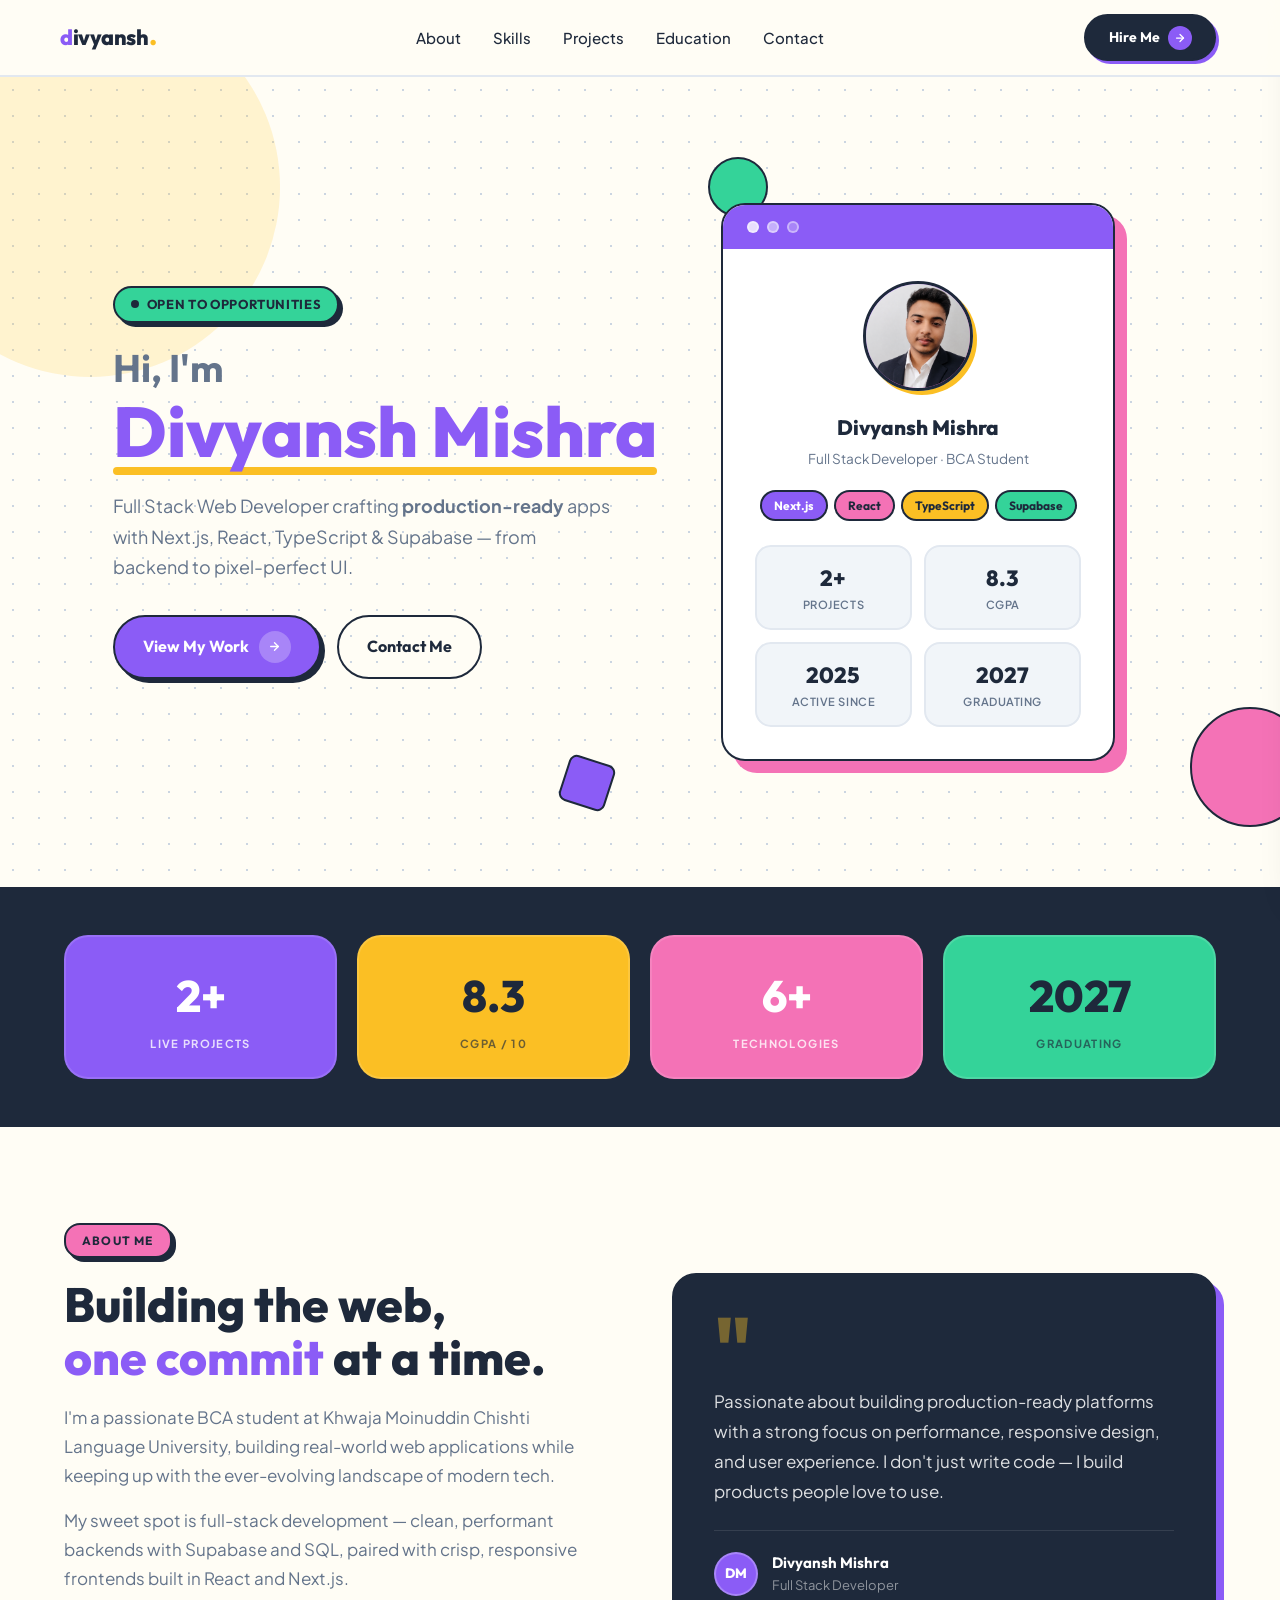
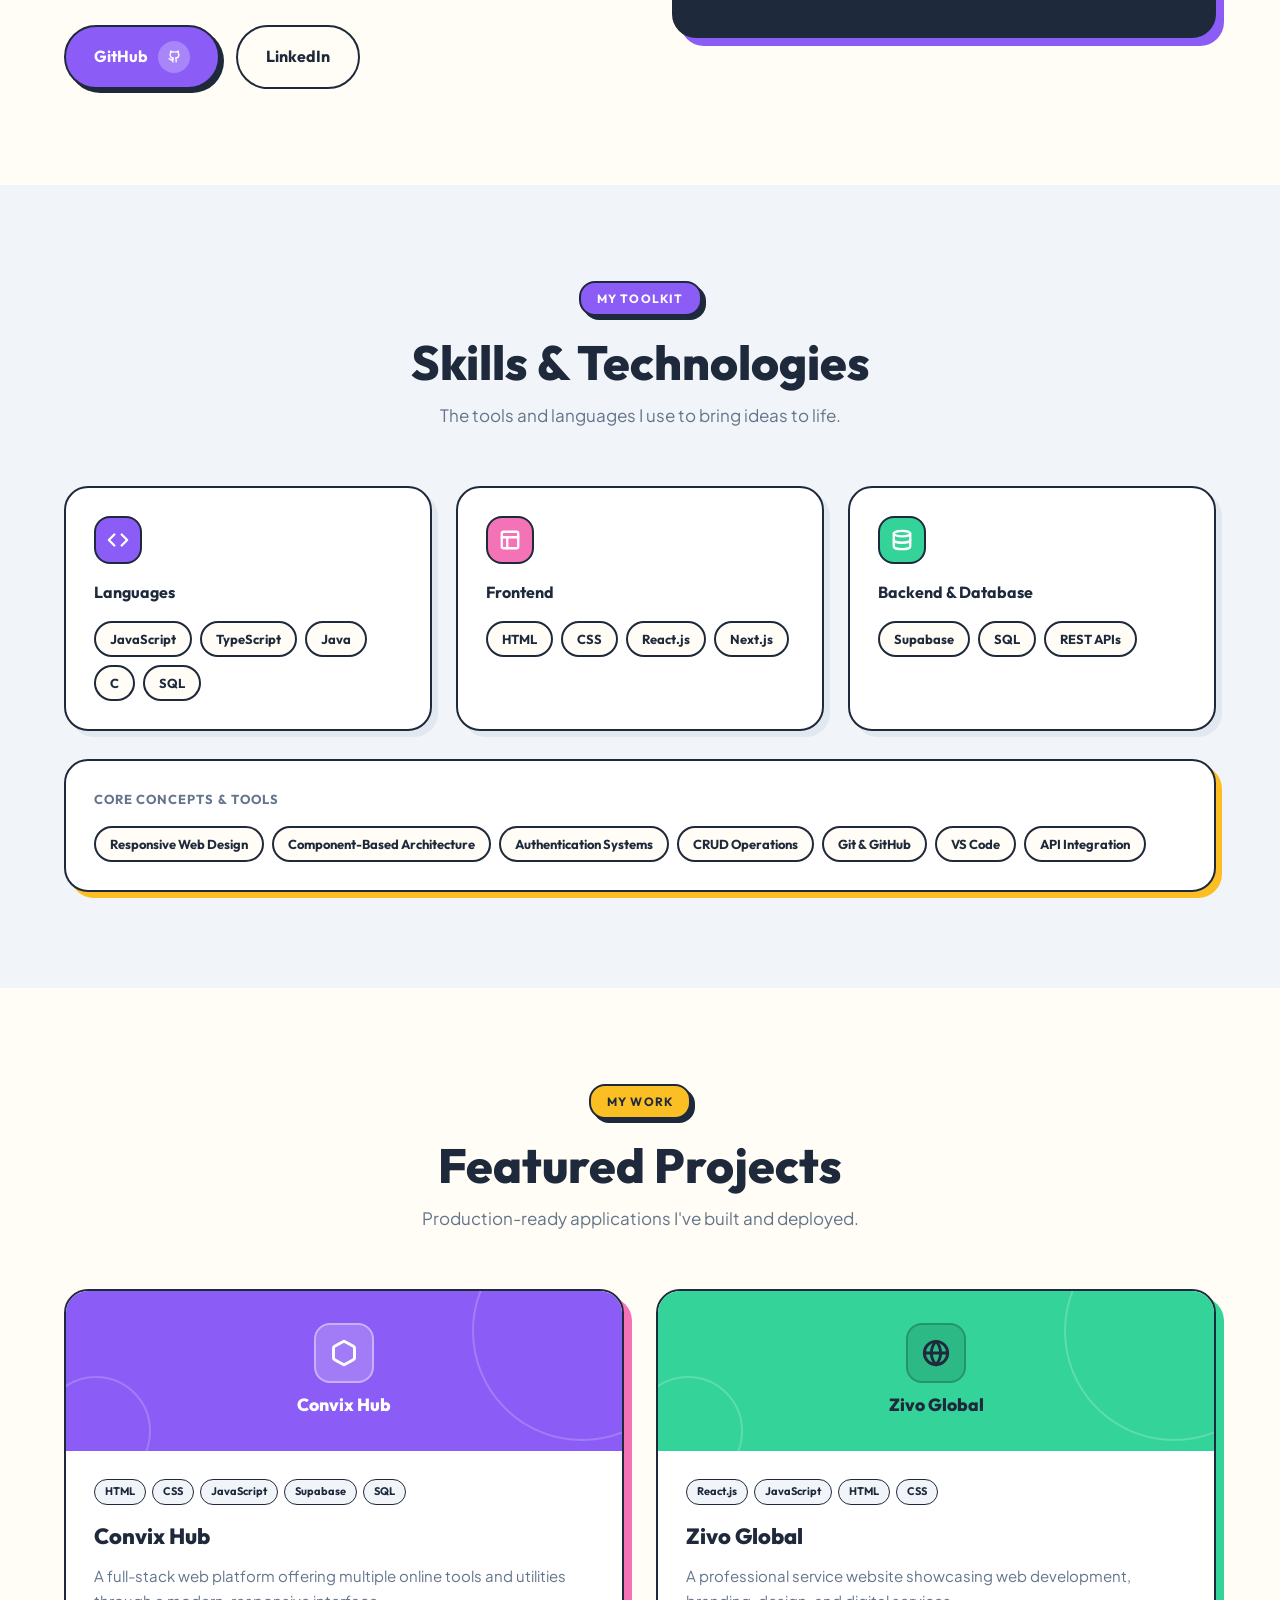
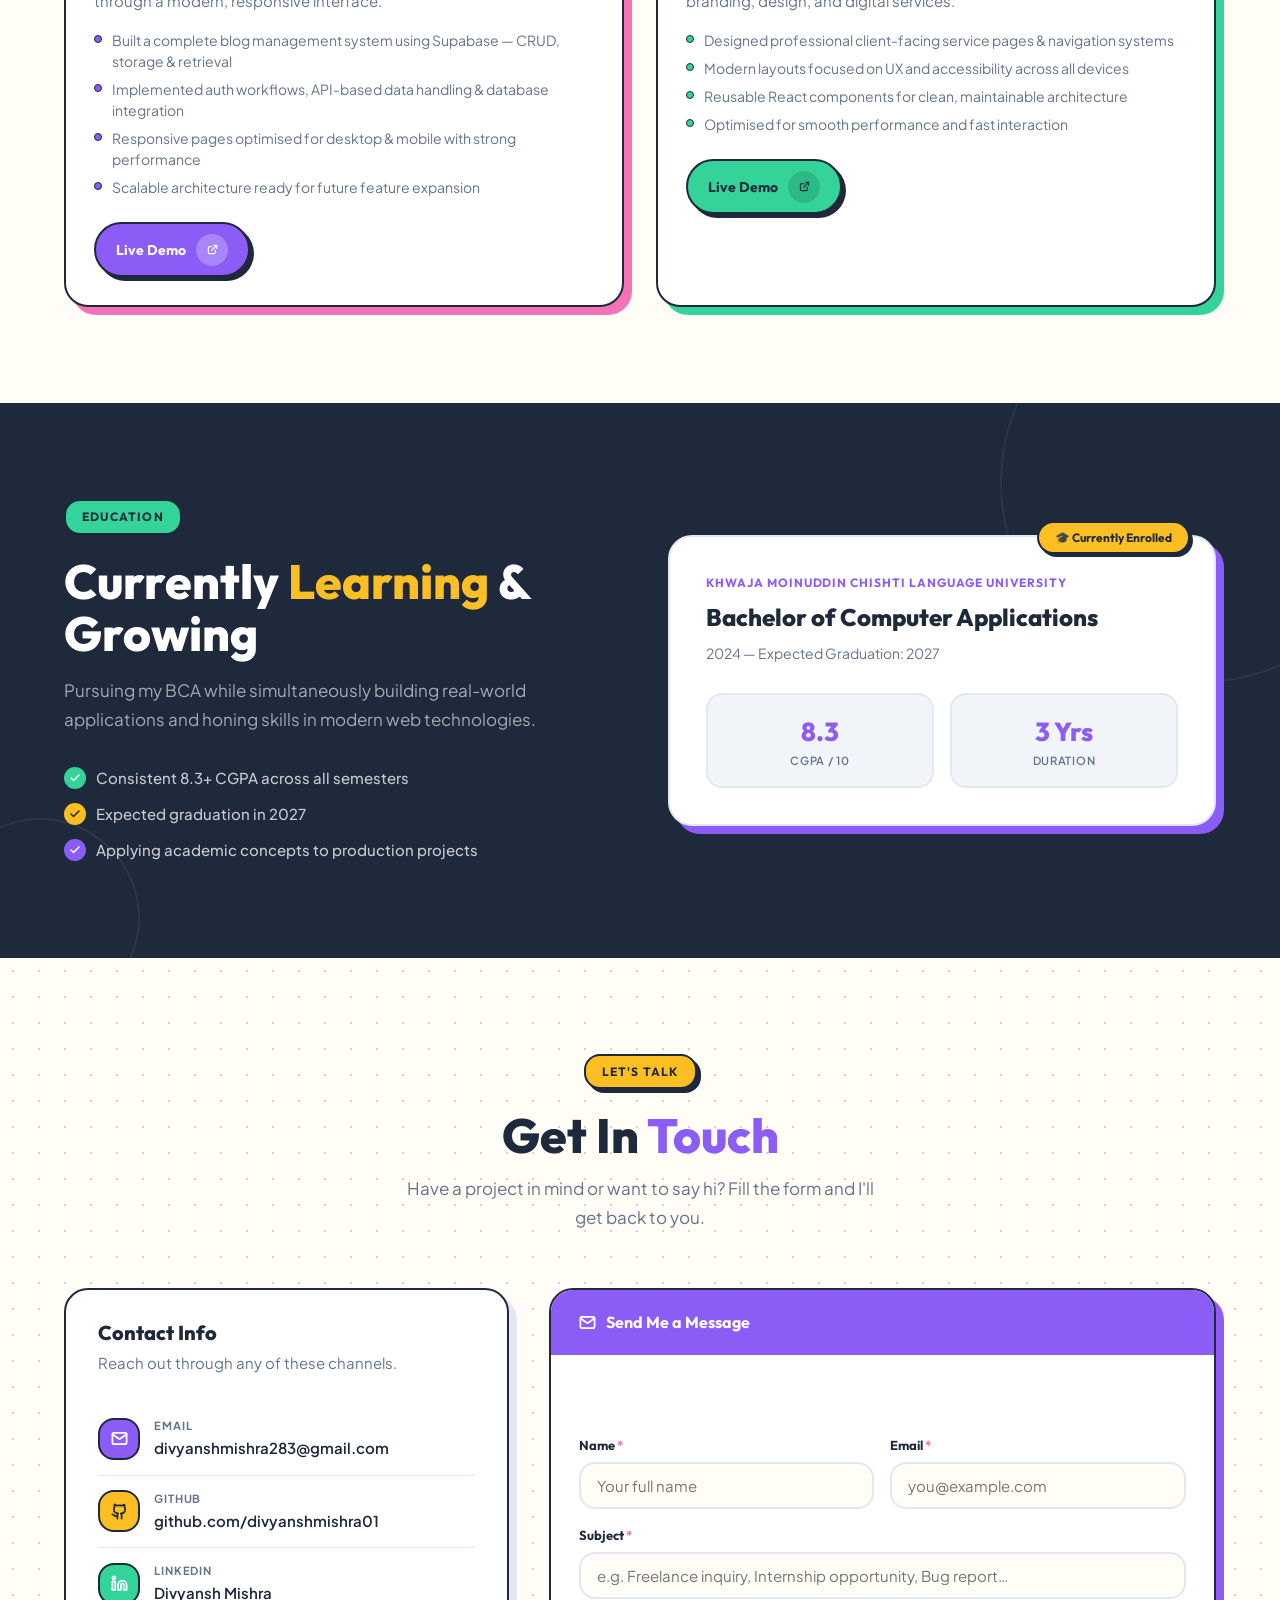
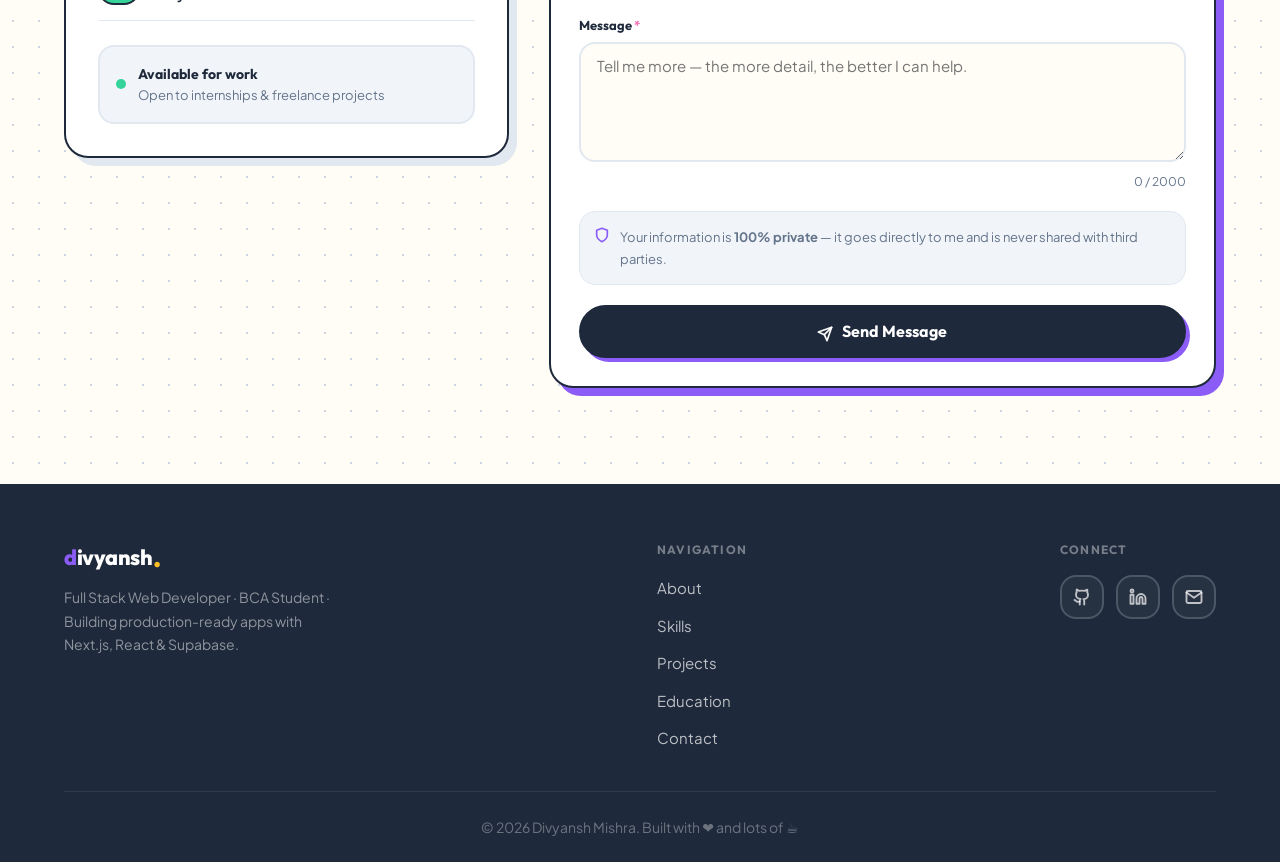
==== index.html @ 77722930 "Initial portfolio commit" ====
<!DOCTYPE html>
<html lang="en">
<head>
  <meta charset="UTF-8" />
  <meta name="viewport" content="width=device-width, initial-scale=1.0" />
  <title>Divyansh Mishra — Full Stack Developer</title>
  <meta name="description" content="Full Stack Web Developer specialising in Next.js, React, TypeScript & Supabase." />

  <link rel="preconnect" href="https://fonts.googleapis.com" />
  <link rel="preconnect" href="https://fonts.gstatic.com" crossorigin />
  <link href="https://fonts.googleapis.com/css2?family=Outfit:wght@400;500;700;800&family=Plus+Jakarta+Sans:wght@400;500;600;700&display=swap" rel="stylesheet" />
<link rel="stylesheet" href="style.css">
  
</head>
<body>

<!-- MOBILE NAV OVERLAY -->
<div class="mobile-nav-overlay" id="mobileOverlay"></div>

<!-- MOBILE NAV DRAWER (slides in from right) -->
<div class="mobile-nav-drawer" id="mobileDrawer" aria-label="Navigation menu" role="dialog">
  <div class="drawer-topbar">
    <a class="drawer-logo" href="#" tabindex="-1">
      <span class="logo-d">d</span><span class="logo-rest">ivyansh</span><span class="logo-dot">.</span>
    </a>
    <button class="drawer-close" id="drawerClose" aria-label="Close menu">
      <svg width="16" height="16" viewBox="0 0 24 24" fill="none" stroke="currentColor" stroke-width="2.5" stroke-linecap="round" stroke-linejoin="round"><line x1="18" y1="6" x2="6" y2="18"/><line x1="6" y1="6" x2="18" y2="18"/></svg>
    </button>
  </div>

  <ul class="drawer-links" id="drawerLinks">
    <li class="drawer-link-item">
      <a href="#about">
        <span class="drawer-link-icon">
          <svg width="15" height="15" viewBox="0 0 24 24" fill="none" stroke="#8B5CF6" stroke-width="2.5" stroke-linecap="round" stroke-linejoin="round"><circle cx="12" cy="8" r="4"/><path d="M4 20c0-4 3.6-7 8-7s8 3 8 7"/></svg>
        </span>
        <span class="drawer-link-text">About</span>
        <svg class="drawer-link-arrow" width="14" height="14" viewBox="0 0 24 24" fill="none" stroke="currentColor" stroke-width="2.5" stroke-linecap="round" stroke-linejoin="round"><path d="M5 12h14"/><path d="m12 5 7 7-7 7"/></svg>
      </a>
    </li>
    <li class="drawer-link-item">
      <a href="#skills">
        <span class="drawer-link-icon">
          <svg width="15" height="15" viewBox="0 0 24 24" fill="none" stroke="#F472B6" stroke-width="2.5" stroke-linecap="round" stroke-linejoin="round"><polyline points="16 18 22 12 16 6"/><polyline points="8 6 2 12 8 18"/></svg>
        </span>
        <span class="drawer-link-text">Skills</span>
        <svg class="drawer-link-arrow" width="14" height="14" viewBox="0 0 24 24" fill="none" stroke="currentColor" stroke-width="2.5" stroke-linecap="round" stroke-linejoin="round"><path d="M5 12h14"/><path d="m12 5 7 7-7 7"/></svg>
      </a>
    </li>
    <li class="drawer-link-item">
      <a href="#projects">
        <span class="drawer-link-icon">
          <svg width="15" height="15" viewBox="0 0 24 24" fill="none" stroke="#D97706" stroke-width="2.5" stroke-linecap="round" stroke-linejoin="round"><rect x="3" y="3" width="7" height="7"/><rect x="14" y="3" width="7" height="7"/><rect x="14" y="14" width="7" height="7"/><rect x="3" y="14" width="7" height="7"/></svg>
        </span>
        <span class="drawer-link-text">Projects</span>
        <svg class="drawer-link-arrow" width="14" height="14" viewBox="0 0 24 24" fill="none" stroke="currentColor" stroke-width="2.5" stroke-linecap="round" stroke-linejoin="round"><path d="M5 12h14"/><path d="m12 5 7 7-7 7"/></svg>
      </a>
    </li>
    <li class="drawer-link-item">
      <a href="#education">
        <span class="drawer-link-icon">
          <svg width="15" height="15" viewBox="0 0 24 24" fill="none" stroke="#059669" stroke-width="2.5" stroke-linecap="round" stroke-linejoin="round"><path d="M22 10v6M2 10l10-5 10 5-10 5z"/><path d="M6 12v5c3 3 9 3 12 0v-5"/></svg>
        </span>
        <span class="drawer-link-text">Education</span>
        <svg class="drawer-link-arrow" width="14" height="14" viewBox="0 0 24 24" fill="none" stroke="currentColor" stroke-width="2.5" stroke-linecap="round" stroke-linejoin="round"><path d="M5 12h14"/><path d="m12 5 7 7-7 7"/></svg>
      </a>
    </li>
    <li class="drawer-link-item">
      <a href="#contact">
        <span class="drawer-link-icon">
          <svg width="15" height="15" viewBox="0 0 24 24" fill="none" stroke="#8B5CF6" stroke-width="2.5" stroke-linecap="round" stroke-linejoin="round"><path d="M4 4h16c1.1 0 2 .9 2 2v12c0 1.1-.9 2-2 2H4c-1.1 0-2-.9-2-2V6c0-1.1.9-2 2-2z"/><polyline points="22,6 12,13 2,6"/></svg>
        </span>
        <span class="drawer-link-text">Contact</span>
        <svg class="drawer-link-arrow" width="14" height="14" viewBox="0 0 24 24" fill="none" stroke="currentColor" stroke-width="2.5" stroke-linecap="round" stroke-linejoin="round"><path d="M5 12h14"/><path d="m12 5 7 7-7 7"/></svg>
      </a>
    </li>
  </ul>

  <div class="drawer-cta">
    <a class="drawer-hire-btn" href="#contact" id="drawerHireBtn">
      <svg width="15" height="15" viewBox="0 0 24 24" fill="none" stroke="currentColor" stroke-width="2.5" stroke-linecap="round" stroke-linejoin="round"><line x1="22" y1="2" x2="11" y2="13"/><polygon points="22 2 15 22 11 13 2 9 22 2"/></svg>
      Hire Me
    </a>
    <div class="drawer-socials">
       <a class="drawer-soc" href="https://github.com/divyanshmishra01" target="_blank" aria-label="GitHub"><svg width="18" height="18" viewBox="0 0 24 24" fill="none" stroke="currentColor" stroke-width="2.5" stroke-linecap="round" stroke-linejoin="round"><path d="M15 22v-4a4.8 4.8 0 0 0-1-3.2c3 0 6-2 6-5.5.08-1.25-.27-2.48-1-3.5.28-1.15.28-2.35 0-3.5 0 0-1 0-3 1.5-2.64-.5-5.36-.5-8 0C6 2 5 2 5 2c-.3 1.15-.3 2.35 0 3.5A5.403 5.403 0 0 0 4 9c0 3.5 3 5.5 6 5.5-.39.49-.68 1.05-.85 1.65-.17.6-.22 1.23-.15 1.85v4"/><path d="M9 18c-4.51 2-5-2-7-2"/></svg></a>
          <a class="drawer-soc" href="https://linkedin.com/in/divyansh-mishra-3582a9372" target="_blank" aria-label="LinkedIn"><svg width="18" height="18" viewBox="0 0 24 24" fill="none" stroke="currentColor" stroke-width="2.5" stroke-linecap="round" stroke-linejoin="round"><path d="M16 8a6 6 0 0 1 6 6v7h-4v-7a2 2 0 0 0-2-2 2 2 0 0 0-2 2v7h-4v-7a6 6 0 0 1 6-6z"/><rect x="2" y="9" width="4" height="12"/><circle cx="4" cy="4" r="2"/></svg></a>
          <a class="drawer-soc" href="mailto:divyanshmishra283@gmail.com" aria-label="Email"><svg width="18" height="18" viewBox="0 0 24 24" fill="none" stroke="currentColor" stroke-width="2.5" stroke-linecap="round" stroke-linejoin="round"><path d="M4 4h16c1.1 0 2 .9 2 2v12c0 1.1-.9 2-2 2H4c-1.1 0-2-.9-2-2V6c0-1.1.9-2 2-2z"/><polyline points="22,6 12,13 2,6"/></svg></a>
      </div>
  </div>
</div>

<!-- NAV -->
<nav>
  <div class="container">
    <div class="nav-inner">
      <a class="nav-logo" href="#">
        <span class="nav-logo-wordmark">
          <span class="logo-d">d</span><span class="logo-rest">ivyansh</span><span class="logo-dot">.</span>
        </span>
      </a>

      <ul class="nav-links" id="navLinks">
        <li><a href="#about">About</a></li>
        <li><a href="#skills">Skills</a></li>
        <li><a href="#projects">Projects</a></li>
        <li><a href="#education">Education</a></li>
        <li><a href="#contact">Contact</a></li>
      </ul>

      <a class="btn-hire" href="#contact">
        Hire Me
        <span class="hire-arrow">
          <svg width="12" height="12" viewBox="0 0 24 24" fill="none" stroke="white" stroke-width="2.5" stroke-linecap="round" stroke-linejoin="round"><path d="M5 12h14"/><path d="m12 5 7 7-7 7"/></svg>
        </span>
      </a>

      <button class="hamburger" id="hamburger" aria-label="Open menu" aria-expanded="false">
        <span class="hamburger-line"></span>
        <span class="hamburger-line"></span>
        <span class="hamburger-line"></span>
      </button>
    </div>
  </div>
</nav>

<!-- HERO -->
<section id="hero" class="dot-bg">
  <div class="hero-deco-circle hero-deco-1"></div>
  <div class="hero-deco-circle hero-deco-2"></div>
  <div class="hero-deco-circle hero-deco-3"></div>
  <div class="hero-deco-sq"></div>
  <div class="container">
    <div class="hero-grid">
      <div class="hero-left">
        <div class="hero-eyebrow"><span class="pulse-dot"></span>Open to Opportunities</div>
        <h1 class="hero-title">
          <span class="hero-greeting">Hi, I'm</span>
          <span class="hero-name-line"><span class="hero-highlight">Divyansh Mishra</span></span>
        </h1>
        <p class="hero-desc">Full Stack Web Developer crafting <strong>production-ready</strong> apps with Next.js, React, TypeScript &amp; Supabase — from backend to pixel-perfect UI.</p>
        <div class="hero-buttons">
          <a class="btn btn-primary" href="#projects">View My Work<div class="btn-icon"><svg width="13" height="13" viewBox="0 0 24 24" fill="none" stroke="currentColor" stroke-width="2.5" stroke-linecap="round" stroke-linejoin="round"><path d="M5 12h14"/><path d="m12 5 7 7-7 7"/></svg></div></a>
          <a class="btn btn-ghost" href="#contact">Contact Me</a>
        </div>
      </div>
      <div class="hero-card-wrap">
        <div class="hero-card">
          <div class="hero-card-bar">
            <div class="hc-dot" style="background:rgba(255,255,255,0.8)"></div>
            <div class="hc-dot" style="background:rgba(255,255,255,0.5)"></div>
            <div class="hc-dot" style="background:rgba(255,255,255,0.25)"></div>
          </div>
          <div class="hero-card-body">
            <div class="hero-avatar">
              <img src="img.png" alt="Divyansh Mishra" onerror="this.style.display='none';this.nextElementSibling.style.display='flex';" />
              <span class="hero-avatar-fallback" style="display:none;">DM</span>
            </div>
            <div class="hero-card-name">Divyansh Mishra</div>
            <div class="hero-card-role">Full Stack Developer · BCA Student</div>
            <div class="hero-pills">
              <span class="hp hp-v">Next.js</span><span class="hp hp-p">React</span><span class="hp hp-y">TypeScript</span><span class="hp hp-g">Supabase</span>
            </div>
            <div class="hero-stats-row">
              <div class="hero-stat"><div class="hero-stat-n">2+</div><div class="hero-stat-l">Projects</div></div>
              <div class="hero-stat"><div class="hero-stat-n">8.3</div><div class="hero-stat-l">CGPA</div></div>
              <div class="hero-stat"><div class="hero-stat-n">2025</div><div class="hero-stat-l">Active Since</div></div>
              <div class="hero-stat"><div class="hero-stat-n">2027</div><div class="hero-stat-l">Graduating</div></div>
            </div>
          </div>
        </div>
      </div>
    </div>
  </div>
</section>

<!-- STATS STRIP -->
<div class="stats-strip">
  <div class="container">
    <div class="stats-grid">
      <div class="stat-tile v reveal"><div class="stat-n">2+</div><div class="stat-l">Live Projects</div></div>
      <div class="stat-tile y reveal d1"><div class="stat-n">8.3</div><div class="stat-l">CGPA / 10</div></div>
      <div class="stat-tile p reveal d2"><div class="stat-n">6+</div><div class="stat-l">Technologies</div></div>
      <div class="stat-tile g reveal d3"><div class="stat-n">2027</div><div class="stat-l">Graduating</div></div>
    </div>
  </div>
</div>

<!-- ABOUT -->
<section id="about">
  <div class="container">
    <div class="about-grid">
      <div class="reveal">
        <div class="badge badge-pink">About Me</div>
        <h2 style="margin-bottom:1.25rem;">Building the web,<br><span style="color:var(--accent)">one commit</span> at a time.</h2>
        <p style="margin-bottom:1rem;">I'm a passionate BCA student at Khwaja Moinuddin Chishti Language University, building real-world web applications while keeping up with the ever-evolving landscape of modern tech.</p>
        <p style="margin-bottom:2rem;">My sweet spot is full-stack development — clean, performant backends with Supabase and SQL, paired with crisp, responsive frontends built in React and Next.js.</p>
        <div style="display:flex;gap:1rem;flex-wrap:wrap;">
          <a class="btn btn-primary" href="https://github.com/divyanshmishra01" target="_blank">GitHub<div class="btn-icon"><svg width="13" height="13" viewBox="0 0 24 24" fill="none" stroke="currentColor" stroke-width="2.5" stroke-linecap="round" stroke-linejoin="round"><path d="M15 22v-4a4.8 4.8 0 0 0-1-3.2c3 0 6-2 6-5.5.08-1.25-.27-2.48-1-3.5.28-1.15.28-2.35 0-3.5 0 0-1 0-3 1.5-2.64-.5-5.36-.5-8 0C6 2 5 2 5 2c-.3 1.15-.3 2.35 0 3.5A5.403 5.403 0 0 0 4 9c0 3.5 3 5.5 6 5.5-.39.49-.68 1.05-.85 1.65-.17.6-.22 1.23-.15 1.85v4"/><path d="M9 18c-4.51 2-5-2-7-2"/></svg></div></a>
          <a class="btn btn-ghost" href="https://linkedin.com/in/divyansh-mishra-3582a9372" target="_blank">LinkedIn</a>
        </div>
      </div>
      <div class="reveal d1">
        <div class="quote-card">
          <div class="quote-mark">"</div>
          <p class="quote-text">Passionate about building production-ready platforms with a strong focus on performance, responsive design, and user experience. I don't just write code — I build products people love to use.</p>
          <div class="quote-author">
            <div class="quote-avatar">DM</div>
            <div><div class="qa-name">Divyansh Mishra</div><div class="qa-role">Full Stack Developer</div></div>
          </div>
        </div>
      </div>
    </div>
  </div>
</section>

<!-- SKILLS -->
<section id="skills">
  <div class="container">
    <div class="section-header reveal">
      <div class="badge badge-violet" style="margin:0 auto 1.25rem;">My Toolkit</div>
      <h2>Skills &amp; Technologies</h2>
      <p>The tools and languages I use to bring ideas to life.</p>
    </div>
    <div class="skill-cats">
      <div class="skill-cat reveal" data-color="violet">
        <div class="skill-cat-ico" style="background:var(--accent);"><svg width="22" height="22" viewBox="0 0 24 24" fill="none" stroke="white" stroke-width="2.5" stroke-linecap="round" stroke-linejoin="round"><polyline points="16 18 22 12 16 6"/><polyline points="8 6 2 12 8 18"/></svg></div>
        <div class="skill-cat-title">Languages</div>
        <div class="skill-pills"><span class="skill-pill">JavaScript</span><span class="skill-pill">TypeScript</span><span class="skill-pill">Java</span><span class="skill-pill">C</span><span class="skill-pill">SQL</span></div>
      </div>
      <div class="skill-cat reveal d1" data-color="pink">
        <div class="skill-cat-ico" style="background:var(--secondary);"><svg width="22" height="22" viewBox="0 0 24 24" fill="none" stroke="white" stroke-width="2.5" stroke-linecap="round" stroke-linejoin="round"><rect x="3" y="3" width="18" height="18" rx="2"/><path d="M3 9h18"/><path d="M9 21V9"/></svg></div>
        <div class="skill-cat-title">Frontend</div>
        <div class="skill-pills"><span class="skill-pill">HTML</span><span class="skill-pill">CSS</span><span class="skill-pill">React.js</span><span class="skill-pill">Next.js</span></div>
      </div>
      <div class="skill-cat reveal d2" data-color="green">
        <div class="skill-cat-ico" style="background:var(--quaternary);"><svg width="22" height="22" viewBox="0 0 24 24" fill="none" stroke="white" stroke-width="2.5" stroke-linecap="round" stroke-linejoin="round"><ellipse cx="12" cy="5" rx="9" ry="3"/><path d="M21 12c0 1.66-4 3-9 3s-9-1.34-9-3"/><path d="M3 5v14c0 1.66 4 3 9 3s9-1.34 9-3V5"/></svg></div>
        <div class="skill-cat-title">Backend &amp; Database</div>
        <div class="skill-pills"><span class="skill-pill">Supabase</span><span class="skill-pill">SQL</span><span class="skill-pill">REST APIs</span></div>
      </div>
    </div>
    <div class="concepts-card reveal d1">
      <div class="concepts-label">Core Concepts &amp; Tools</div>
      <div class="skill-pills"><span class="skill-pill">Responsive Web Design</span><span class="skill-pill">Component-Based Architecture</span><span class="skill-pill">Authentication Systems</span><span class="skill-pill">CRUD Operations</span><span class="skill-pill">Git &amp; GitHub</span><span class="skill-pill">VS Code</span><span class="skill-pill">API Integration</span></div>
    </div>
  </div>
</section>

<!-- PROJECTS -->
<section id="projects">
  <div class="container">
    <div class="section-header reveal">
      <div class="badge badge-yellow" style="margin:0 auto 1.25rem;">My Work</div>
      <h2>Featured Projects</h2>
      <p>Production-ready applications I've built and deployed.</p>
    </div>
    <div class="projects-grid">
      <div class="project-card proj-card-1 reveal">
        <div class="proj-header" style="background:var(--accent);">
          <div class="proj-header-circle phc1"></div><div class="proj-header-circle phc2"></div>
          <div class="proj-header-content">
            <div class="proj-ico"><svg width="28" height="28" viewBox="0 0 24 24" fill="none" stroke="white" stroke-width="2.5" stroke-linecap="round" stroke-linejoin="round"><path d="M21 16V8a2 2 0 0 0-1-1.73l-7-4a2 2 0 0 0-2 0l-7 4A2 2 0 0 0 3 8v8a2 2 0 0 0 1 1.73l7 4a2 2 0 0 0 2 0l7-4A2 2 0 0 0 21 16z"/></svg></div>
            <div class="proj-ico-label">Convix Hub</div>
          </div>
        </div>
        <div class="proj-body">
          <div class="tech-row"><span class="tech-tag">HTML</span><span class="tech-tag">CSS</span><span class="tech-tag">JavaScript</span><span class="tech-tag">Supabase</span><span class="tech-tag">SQL</span></div>
          <div class="proj-title">Convix Hub</div>
          <p class="proj-desc">A full-stack web platform offering multiple online tools and utilities through a modern, responsive interface.</p>
          <ul class="proj-bullets">
            <li><div class="proj-bullet-dot"></div>Built a complete blog management system using Supabase — CRUD, storage &amp; retrieval</li>
            <li><div class="proj-bullet-dot"></div>Implemented auth workflows, API-based data handling &amp; database integration</li>
            <li><div class="proj-bullet-dot"></div>Responsive pages optimised for desktop &amp; mobile with strong performance</li>
            <li><div class="proj-bullet-dot"></div>Scalable architecture ready for future feature expansion</li>
          </ul>
          <div class="proj-footer"><a class="btn btn-primary btn-sm" href="https://www.convixhub.com/" target="_blank">Live Demo<div class="btn-icon"><svg width="11" height="11" viewBox="0 0 24 24" fill="none" stroke="currentColor" stroke-width="2.5" stroke-linecap="round" stroke-linejoin="round"><path d="M18 13v6a2 2 0 0 1-2 2H5a2 2 0 0 1-2-2V8a2 2 0 0 1 2-2h6"/><polyline points="15 3 21 3 21 9"/><line x1="10" y1="14" x2="21" y2="3"/></svg></div></a></div>
        </div>
      </div>
      <div class="project-card proj-card-2 reveal d1">
        <div class="proj-header" style="background:var(--quaternary);">
          <div class="proj-header-circle phc1"></div><div class="proj-header-circle phc2"></div>
          <div class="proj-header-content">
            <div class="proj-ico" style="background:rgba(0,0,0,0.12);border-color:rgba(0,0,0,0.2);"><svg width="28" height="28" viewBox="0 0 24 24" fill="none" stroke="var(--fg)" stroke-width="2.5" stroke-linecap="round" stroke-linejoin="round"><circle cx="12" cy="12" r="10"/><line x1="2" y1="12" x2="22" y2="12"/><path d="M12 2a15.3 15.3 0 0 1 4 10 15.3 15.3 0 0 1-4 10 15.3 15.3 0 0 1-4-10 15.3 15.3 0 0 1 4-10z"/></svg></div>
            <div class="proj-ico-label proj-dark-label">Zivo Global</div>
          </div>
        </div>
        <div class="proj-body">
          <div class="tech-row"><span class="tech-tag">React.js</span><span class="tech-tag">JavaScript</span><span class="tech-tag">HTML</span><span class="tech-tag">CSS</span></div>
          <div class="proj-title">Zivo Global</div>
          <p class="proj-desc">A professional service website showcasing web development, branding, design, and digital services.</p>
          <ul class="proj-bullets">
            <li><div class="proj-bullet-dot"></div>Designed professional client-facing service pages &amp; navigation systems</li>
            <li><div class="proj-bullet-dot"></div>Modern layouts focused on UX and accessibility across all devices</li>
            <li><div class="proj-bullet-dot"></div>Reusable React components for clean, maintainable architecture</li>
            <li><div class="proj-bullet-dot"></div>Optimised for smooth performance and fast interaction</li>
          </ul>
          <div class="proj-footer"><a class="btn btn-green btn-sm" href="https://zivoglobal.com/" target="_blank">Live Demo<div class="btn-icon" style="background:rgba(0,0,0,0.12);"><svg width="11" height="11" viewBox="0 0 24 24" fill="none" stroke="currentColor" stroke-width="2.5" stroke-linecap="round" stroke-linejoin="round"><path d="M18 13v6a2 2 0 0 1-2 2H5a2 2 0 0 1-2-2V8a2 2 0 0 1 2-2h6"/><polyline points="15 3 21 3 21 9"/><line x1="10" y1="14" x2="21" y2="3"/></svg></div></a></div>
        </div>
      </div>
    </div>
  </div>
</section>

<!-- EDUCATION -->
<section id="education">
  <div class="edu-deco-circle" style="width:400px;height:400px;top:-120px;right:-120px;"></div>
  <div class="edu-deco-circle" style="width:200px;height:200px;bottom:-60px;left:-60px;"></div>
  <div class="container">
    <div class="edu-grid">
      <div class="edu-text reveal">
        <div class="badge badge-green">Education</div>
        <h2>Currently <span style="color:var(--tertiary);">Learning</span> &amp; Growing</h2>
        <p>Pursuing my BCA while simultaneously building real-world applications and honing skills in modern web technologies.</p>
        <ul class="edu-bullets">
          <li><div class="edu-bullet-icon" style="background:var(--quaternary);"><svg width="12" height="12" viewBox="0 0 24 24" fill="none" stroke="white" stroke-width="3" stroke-linecap="round" stroke-linejoin="round"><polyline points="20 6 9 17 4 12"/></svg></div>Consistent 8.3+ CGPA across all semesters</li>
          <li><div class="edu-bullet-icon" style="background:var(--tertiary);"><svg width="12" height="12" viewBox="0 0 24 24" fill="none" stroke="var(--fg)" stroke-width="3" stroke-linecap="round" stroke-linejoin="round"><polyline points="20 6 9 17 4 12"/></svg></div>Expected graduation in 2027</li>
          <li><div class="edu-bullet-icon" style="background:var(--accent);"><svg width="12" height="12" viewBox="0 0 24 24" fill="none" stroke="white" stroke-width="3" stroke-linecap="round" stroke-linejoin="round"><polyline points="20 6 9 17 4 12"/></svg></div>Applying academic concepts to production projects</li>
        </ul>
      </div>
      <div class="reveal d1">
        <div class="edu-card">
          <div class="edu-card-badge">🎓 Currently Enrolled</div>
          <div class="edu-uni">Khwaja Moinuddin Chishti Language University</div>
          <div class="edu-degree">Bachelor of Computer Applications</div>
          <div class="edu-year">2024 — Expected Graduation: 2027</div>
          <div class="edu-stats">
            <div class="edu-stat"><div class="edu-stat-n">8.3</div><div class="edu-stat-l">CGPA / 10</div></div>
            <div class="edu-stat"><div class="edu-stat-n">3 Yrs</div><div class="edu-stat-l">Duration</div></div>
          </div>
        </div>
      </div>
    </div>
  </div>
</section>

<!-- CONTACT -->
<section id="contact" class="dot-bg">
  <div class="container">
    <div class="section-header reveal">
      <div class="badge badge-yellow" style="margin:0 auto 1.25rem;">Let's Talk</div>
      <h2>Get In <span style="color:var(--accent);">Touch</span></h2>
      <p>Have a project in mind or want to say hi? Fill the form and I'll get back to you.</p>
    </div>
    <div class="contact-grid">
      <div class="contact-info reveal">
        <h3>Contact Info</h3>
        <p>Reach out through any of these channels.</p>
        <div class="c-item">
          <div class="c-ico v"><svg width="17" height="17" viewBox="0 0 24 24" fill="none" stroke="white" stroke-width="2.5" stroke-linecap="round" stroke-linejoin="round"><path d="M4 4h16c1.1 0 2 .9 2 2v12c0 1.1-.9 2-2 2H4c-1.1 0-2-.9-2-2V6c0-1.1.9-2 2-2z"/><polyline points="22,6 12,13 2,6"/></svg></div>
          <div><div class="c-label">Email</div><a class="c-val" href="mailto:divyanshmishra283@gmail.com">divyanshmishra283@gmail.com</a></div>
        </div>
      
        <div class="c-item">
          <div class="c-ico y"><svg width="17" height="17" viewBox="0 0 24 24" fill="none" stroke="var(--fg)" stroke-width="2.5" stroke-linecap="round" stroke-linejoin="round"><path d="M15 22v-4a4.8 4.8 0 0 0-1-3.2c3 0 6-2 6-5.5.08-1.25-.27-2.48-1-3.5.28-1.15.28-2.35 0-3.5 0 0-1 0-3 1.5-2.64-.5-5.36-.5-8 0C6 2 5 2 5 2c-.3 1.15-.3 2.35 0 3.5A5.403 5.403 0 0 0 4 9c0 3.5 3 5.5 6 5.5-.39.49-.68 1.05-.85 1.65-.17.6-.22 1.23-.15 1.85v4"/><path d="M9 18c-4.51 2-5-2-7-2"/></svg></div>
          <div><div class="c-label">GitHub</div><a class="c-val" href="https://github.com/divyanshmishra01" target="_blank">github.com/divyanshmishra01</a></div>
        </div>
        <div class="c-item">
          <div class="c-ico g"><svg width="17" height="17" viewBox="0 0 24 24" fill="none" stroke="white" stroke-width="2.5" stroke-linecap="round" stroke-linejoin="round"><path d="M16 8a6 6 0 0 1 6 6v7h-4v-7a2 2 0 0 0-2-2 2 2 0 0 0-2 2v7h-4v-7a6 6 0 0 1 6-6z"/><rect x="2" y="9" width="4" height="12"/><circle cx="4" cy="4" r="2"/></svg></div>
          <div><div class="c-label">LinkedIn</div><a class="c-val" href="https://linkedin.com/in/divyansh-mishra-3582a9372" target="_blank">Divyansh Mishra</a></div>
        </div>
        <div class="avail-badge">
          <div class="avail-dot"></div>
          <div><div class="avail-title">Available for work</div><div class="avail-sub">Open to internships &amp; freelance projects</div></div>
        </div>
      </div>

      <!-- Contact Form — updated for new Google Form (Name, Email, Subject text input, Message) -->
      <div class="reveal d1">
        <div class="form-card">
          <div class="form-card-head-bar">
            <svg width="17" height="17" viewBox="0 0 24 24" fill="none" stroke="white" stroke-width="2.5" stroke-linecap="round" stroke-linejoin="round"><path d="M4 4h16c1.1 0 2 .9 2 2v12c0 1.1-.9 2-2 2H4c-1.1 0-2-.9-2-2V6c0-1.1.9-2 2-2z"/><polyline points="22,6 12,13 2,6"/></svg>
            <span>Send Me a Message</span>
          </div>

          <div id="formState">
            <div class="form-body">
              <div class="err-toast" id="errToast">
                <svg width="16" height="16" viewBox="0 0 24 24" fill="none" stroke="currentColor" stroke-width="2.5" stroke-linecap="round" stroke-linejoin="round"><circle cx="12" cy="12" r="10"/><line x1="12" y1="8" x2="12" y2="12"/><line x1="12" y1="16" x2="12.01" y2="16"/></svg>
                <span id="errToastMsg">Something went wrong. Please try again or email me directly.</span>
              </div>

              <!-- Name + Email -->
              <div class="frow">
                <div class="fgroup" id="fg-name">
                  <label class="flabel" for="f-name">Name <span class="req">*</span></label>
                  <input class="finput" id="f-name" type="text" placeholder="Your full name" maxlength="100" autocomplete="name" />
                  <div class="ferr">Please enter your name.</div>
                </div>
                <div class="fgroup" id="fg-email">
                  <label class="flabel" for="f-email">Email <span class="req">*</span></label>
                  <input class="finput" id="f-email" type="email" placeholder="you@example.com" maxlength="150" autocomplete="email" />
                  <div class="ferr">Please enter a valid email address.</div>
                </div>
              </div>

              <!-- Subject — plain text input (matches Google Form "short paragraph" field) -->
              <div class="frow full">
                <div class="fgroup" id="fg-subject">
                  <label class="flabel" for="f-subject">Subject <span class="req">*</span></label>
                  <input class="finput" id="f-subject" type="text" placeholder="e.g. Freelance inquiry, Internship opportunity, Bug report…" maxlength="200" />
                  <div class="ferr">Please enter a subject.</div>
                </div>
              </div>

              <!-- Message -->
              <div class="frow full">
                <div class="fgroup" id="fg-message">
                  <label class="flabel" for="f-message">Message <span class="req">*</span></label>
                  <textarea class="ftextarea" id="f-message" placeholder="Tell me more — the more detail, the better I can help." maxlength="2000"></textarea>
                  <div class="char-count"><span id="charCount">0</span> / 2000</div>
                  <div class="ferr">Please enter a message (min. 20 characters).</div>
                </div>
              </div>

              <div class="privacy-note">
                <svg width="16" height="16" viewBox="0 0 24 24" fill="none" stroke="currentColor" stroke-width="2.5" stroke-linecap="round" stroke-linejoin="round"><path d="M12 22s8-4 8-10V5l-8-3-8 3v7c0 6 8 10 8 10z"/></svg>
                <p>Your information is <strong>100% private</strong> — it goes directly to me and is never shared with third parties.</p>
              </div>

              <button class="submit-btn" id="submitBtn">
                <span class="btn-text">
                  <svg width="16" height="16" viewBox="0 0 24 24" fill="none" stroke="currentColor" stroke-width="2.5" stroke-linecap="round" stroke-linejoin="round" style="display:inline;vertical-align:middle;margin-right:6px;"><line x1="22" y1="2" x2="11" y2="13"/><polygon points="22 2 15 22 11 13 2 9 22 2"/></svg>
                  Send Message
                </span>
                <div class="btn-spinner"></div>
              </button>
            </div>
          </div>

          <div id="successState">
            <div class="success-icon">
              <svg width="34" height="34" viewBox="0 0 24 24" fill="none" stroke="var(--fg)" stroke-width="3" stroke-linecap="round" stroke-linejoin="round"><polyline points="20 6 9 17 4 12"/></svg>
            </div>
            <div class="success-title">Message Sent! </div>
            <p class="success-sub">Thanks for reaching out — I'll get back to you as soon as possible.</p>
            <button class="send-another-btn" id="sendAnotherBtn">Send Another Message</button>
          </div>
        </div>
      </div>
    </div>
  </div>
</section>

<!-- FOOTER -->
<footer>
  <div class="container">
    <div class="footer-top">
      <div class="footer-brand">
        <a class="footer-logo" href="#"><span class="logo-d">d</span><span class="logo-rest">ivyansh</span><span class="logo-dot">.</span></a>
        <p class="footer-desc">Full Stack Web Developer · BCA Student · Building production-ready apps with Next.js, React &amp; Supabase.</p>
      </div>
      <div>
        <div class="footer-col-title">Navigation</div>
        <ul class="footer-links-list">
          <li><a href="#about">About</a></li>
          <li><a href="#skills">Skills</a></li>
          <li><a href="#projects">Projects</a></li>
          <li><a href="#education">Education</a></li>
          <li><a href="#contact">Contact</a></li>
        </ul>
      </div>
      <div>
        <div class="footer-col-title">Connect</div>
        <div class="footer-socials">
          <a class="fsoc" href="https://github.com/divyanshmishra01" target="_blank" aria-label="GitHub"><svg width="18" height="18" viewBox="0 0 24 24" fill="none" stroke="currentColor" stroke-width="2.5" stroke-linecap="round" stroke-linejoin="round"><path d="M15 22v-4a4.8 4.8 0 0 0-1-3.2c3 0 6-2 6-5.5.08-1.25-.27-2.48-1-3.5.28-1.15.28-2.35 0-3.5 0 0-1 0-3 1.5-2.64-.5-5.36-.5-8 0C6 2 5 2 5 2c-.3 1.15-.3 2.35 0 3.5A5.403 5.403 0 0 0 4 9c0 3.5 3 5.5 6 5.5-.39.49-.68 1.05-.85 1.65-.17.6-.22 1.23-.15 1.85v4"/><path d="M9 18c-4.51 2-5-2-7-2"/></svg></a>
          <a class="fsoc" href="https://linkedin.com/in/divyansh-mishra-3582a9372" target="_blank" aria-label="LinkedIn"><svg width="18" height="18" viewBox="0 0 24 24" fill="none" stroke="currentColor" stroke-width="2.5" stroke-linecap="round" stroke-linejoin="round"><path d="M16 8a6 6 0 0 1 6 6v7h-4v-7a2 2 0 0 0-2-2 2 2 0 0 0-2 2v7h-4v-7a6 6 0 0 1 6-6z"/><rect x="2" y="9" width="4" height="12"/><circle cx="4" cy="4" r="2"/></svg></a>
          <a class="fsoc" href="mailto:divyanshmishra283@gmail.com" aria-label="Email"><svg width="18" height="18" viewBox="0 0 24 24" fill="none" stroke="currentColor" stroke-width="2.5" stroke-linecap="round" stroke-linejoin="round"><path d="M4 4h16c1.1 0 2 .9 2 2v12c0 1.1-.9 2-2 2H4c-1.1 0-2-.9-2-2V6c0-1.1.9-2 2-2z"/><polyline points="22,6 12,13 2,6"/></svg></a>
        </div>
      </div>
    </div>
    <div class="footer-bottom">© 2026 Divyansh Mishra. Built with ❤️ and lots of ☕</div>
  </div>
</footer>
<script src = "script.js"></script>

</body>
</html>
---- style.css ----
:root {
      --bg:            #FFFDF5;
      --fg:            #1E293B;
      --muted:         #F1F5F9;
      --muted-fg:      #64748B;
      --accent:        #8B5CF6;
      --accent-fg:     #FFFFFF;
      --secondary:     #F472B6;
      --tertiary:      #FBBF24;
      --quaternary:    #34D399;
      --border:        #E2E8F0;
      --card:          #FFFFFF;

      --radius-sm:   8px;
      --radius-md:   16px;
      --radius-lg:   24px;
      --radius-full: 9999px;

      --shadow-pop:        4px 4px 0px 0px var(--fg);
      --shadow-pop-hover:  6px 6px 0px 0px var(--fg);
      --shadow-pop-active: 2px 2px 0px 0px var(--fg);
      --shadow-card:       8px 8px 0px 0px var(--border);

      --font-heading: 'Outfit', system-ui, sans-serif;
      --font-body:    'Plus Jakarta Sans', system-ui, sans-serif;
      --bounce: cubic-bezier(0.34, 1.56, 0.64, 1);
    }

    *, *::before, *::after { box-sizing: border-box; margin: 0; padding: 0; }
    html { scroll-behavior: smooth; }

/* Chrome, Safari, Edge ke liye */
html::-webkit-scrollbar,
body::-webkit-scrollbar,
div::-webkit-scrollbar,
section::-webkit-scrollbar,
main::-webkit-scrollbar,
article::-webkit-scrollbar,
aside::-webkit-scrollbar,
nav::-webkit-scrollbar,
header::-webkit-scrollbar,
footer::-webkit-scrollbar {
  display: none;
  width: 0;
  height: 0;
  background: transparent;
  -webkit-appearance: none;
}

/* Force hide on all elements */
* {
  scrollbar-width: none !important; /* Firefox */
  -ms-overflow-style: none !important; /* IE/Edge */
}

/* Specific overrides for any possible scrollable containers */
.fscroll, .drawer, .gpanel, .mega, .nav-links, .tarea, .blog, .why, .seo-sec {
  scrollbar-width: none !important;
  -ms-overflow-style: none !important;
}

.fscroll::-webkit-scrollbar,
.drawer::-webkit-scrollbar,
.gpanel::-webkit-scrollbar,
.mega::-webkit-scrollbar,
.nav-links::-webkit-scrollbar,
.tarea::-webkit-scrollbar,
.blog::-webkit-scrollbar,
.why::-webkit-scrollbar,
.seo-sec::-webkit-scrollbar {
  display: none !important;
  width: 0 !important;
  height: 0 !important;
}

    body {
      font-family: var(--font-body);
      background: var(--bg);
      color: var(--fg);
      line-height: 1.6;
      overflow-x: hidden;
    }

    .container { max-width: 1200px; margin: 0 auto; padding: 0 1.5rem; }
    section { padding: 6rem 0; }

    .dot-bg {
      background-image: radial-gradient(circle, #CBD5E1 1.5px, transparent 1.5px);
      background-size: 26px 26px;
    }

    h1,h2,h3,h4,h5,h6 { font-family: var(--font-heading); color: var(--fg); line-height: 1.1; }
    h1 { font-size: clamp(2.4rem, 5.5vw, 4.5rem); font-weight: 800; }
    h2 { font-size: clamp(1.9rem, 4vw, 3rem); font-weight: 800; }
    h3 { font-size: clamp(1.2rem, 2.5vw, 1.6rem); font-weight: 700; }
    p  { font-size: 1.0625rem; color: var(--muted-fg); line-height: 1.7; }

    .badge {
      display: inline-flex; align-items: center; gap: 0.375rem;
      padding: 0.375rem 1rem;
      font-family: var(--font-heading); font-size: 0.75rem; font-weight: 700;
      letter-spacing: 0.1em; text-transform: uppercase;
      border: 2px solid var(--fg); border-radius: var(--radius-md);
      box-shadow: var(--shadow-pop); margin-bottom: 1.25rem; width: fit-content;
    }
    .badge-pink   { background: var(--secondary); color: var(--fg); }
    .badge-violet { background: var(--accent);    color: #fff; }
    .badge-yellow { background: var(--tertiary);  color: var(--fg); }
    .badge-green  { background: var(--quaternary);color: var(--fg); }

    .btn {
      display: inline-flex; align-items: center; gap: 0.625rem;
      padding: 0.875rem 1.75rem;
      font-family: var(--font-heading); font-size: 1rem; font-weight: 700;
      text-decoration: none; border-radius: var(--radius-full);
      border: 2px solid var(--fg); cursor: pointer;
      transition: all 0.25s var(--bounce); white-space: nowrap;
    }
    .btn-primary { background: var(--accent); color: #fff; box-shadow: var(--shadow-pop); }
    .btn-primary:hover  { transform: translate(-2px,-2px); box-shadow: var(--shadow-pop-hover); }
    .btn-primary:active { transform: translate(2px,2px); box-shadow: var(--shadow-pop-active); }
    .btn-ghost { background: transparent; color: var(--fg); }
    .btn-ghost:hover { background: var(--tertiary); box-shadow: var(--shadow-pop); transform: translate(-2px,-2px); }
    .btn-green { background: var(--quaternary); color: var(--fg); box-shadow: var(--shadow-pop); }
    .btn-green:hover  { transform: translate(-2px,-2px); box-shadow: var(--shadow-pop-hover); }
    .btn-green:active { transform: translate(2px,2px); box-shadow: var(--shadow-pop-active); }
    .btn-icon {
      width: 2rem; height: 2rem; border-radius: var(--radius-full);
      background: rgba(255,255,255,0.25);
      display: flex; align-items: center; justify-content: center; flex-shrink: 0;
    }
    .btn-sm { padding: 0.6rem 1.25rem; font-size: 0.875rem; }

    /* ── NAV ── */
    nav {
      position: sticky; top: 0; z-index: 100;
      background: rgba(255,253,245,0.92);
      backdrop-filter: blur(12px);
      border-bottom: 2px solid var(--border);
      padding: 0.875rem 0;
    }
    .nav-inner {
      display: flex; align-items: center;
      justify-content: space-between; gap: 2rem;
      position: relative;
    }
    .nav-logo {
      display: flex; align-items: center;
      font-family: var(--font-heading); font-size: 1.35rem; font-weight: 800;
      color: var(--fg); text-decoration: none;
      margin-left: -0.25rem; letter-spacing: -0.5px;
    }
    .nav-logo-wordmark { display: inline-flex; align-items: baseline; }
    .nav-logo-wordmark .logo-d { color: var(--accent); }
    .nav-logo-wordmark .logo-rest { color: var(--fg); }
    .nav-logo-wordmark .logo-dot { color: var(--tertiary); font-size: 1.7rem; line-height: 1; margin-left: 1px; }

    .nav-links { display: flex; align-items: center; gap: 2rem; list-style: none; }
    .nav-links a { font-weight: 500; font-size: 0.9375rem; color: var(--fg); text-decoration: none; transition: color 0.2s; }
    .nav-links a:hover { color: var(--accent); }

    .btn-hire {
      display: inline-flex; align-items: center; gap: 0.5rem;
      padding: 0.6rem 1.4rem;
      font-family: var(--font-heading); font-size: 0.875rem; font-weight: 700;
      text-decoration: none; border-radius: var(--radius-full);
      border: 2px solid var(--fg); cursor: pointer;
      background: var(--fg); color: #fff;
      box-shadow: 3px 3px 0px var(--accent);
      transition: all 0.25s var(--bounce); white-space: nowrap;
    }
    .btn-hire:hover { transform: translate(-2px,-2px); box-shadow: 5px 5px 0px var(--accent); background: var(--accent); border-color: var(--accent); }
    .btn-hire:active { transform: translate(1px,1px); box-shadow: 1px 1px 0px var(--accent); }
    .btn-hire .hire-arrow { width: 1.5rem; height: 1.5rem; background: var(--accent); border-radius: 50%; display: flex; align-items: center; justify-content: center; transition: background 0.25s; }
    .btn-hire:hover .hire-arrow { background: #fff; }
    .btn-hire:hover .hire-arrow svg { stroke: var(--accent); }

    /* ── HAMBURGER ── */
    .hamburger {
      display: none;
      background: var(--bg); border: 2px solid var(--fg);
      border-radius: var(--radius-sm);
      width: 42px; height: 42px; cursor: pointer;
      align-items: center; justify-content: center;
      flex-direction: column; gap: 5px; padding: 0;
      transition: all 0.25s var(--bounce);
      box-shadow: 2px 2px 0px var(--fg);
    }
    .hamburger:hover { background: var(--tertiary); transform: translate(-1px,-1px); box-shadow: 3px 3px 0px var(--fg); }
    .hamburger-line {
      display: block; width: 18px; height: 2px;
      background: var(--fg); border-radius: 2px;
      transition: transform 0.35s cubic-bezier(0.23,1,0.32,1), opacity 0.25s ease;
      transform-origin: center;
    }
    .hamburger.open .hamburger-line:nth-child(1) { transform: translateY(7px) rotate(45deg); }
    .hamburger.open .hamburger-line:nth-child(2) { opacity: 0; transform: scaleX(0); }
    .hamburger.open .hamburger-line:nth-child(3) { transform: translateY(-7px) rotate(-45deg); }

    /* ── MOBILE NAV DRAWER ── */
    .mobile-nav-overlay {
      display: none; position: fixed; inset: 0; z-index: 98;
      background: rgba(0,0,0,0.4); backdrop-filter: blur(3px);
      opacity: 0; transition: opacity 0.3s ease;
    }
    .mobile-nav-overlay.open { display: block; opacity: 1; }

    .mobile-nav-drawer {
      position: fixed; top: 0; right: 0;
      width: min(300px, 85vw); height: 100vh;
      z-index: 99;
      background: #fff;
      border-left: 2px solid var(--border);
      box-shadow: -8px 0 40px rgba(0,0,0,0.15);
      transform: translateX(110%);
      transition: transform 0.4s cubic-bezier(0.34, 1.1, 0.64, 1);
      display: flex; flex-direction: column; overflow: hidden;
    }
    .mobile-nav-drawer.open { transform: translateX(0); }

    .drawer-topbar {
      display: flex; align-items: center; justify-content: space-between;
      padding: 1rem 1.25rem;
      border-bottom: 2px solid var(--border);
      background: var(--bg); flex-shrink: 0;
    }
    .drawer-logo {
      font-family: var(--font-heading); font-size: 1.2rem; font-weight: 800;
      text-decoration: none; letter-spacing: -0.5px;
      display: inline-flex; align-items: baseline;
    }
    .drawer-logo .logo-d { color: var(--accent); }
    .drawer-logo .logo-rest { color: var(--fg); }
    .drawer-logo .logo-dot { color: var(--tertiary); font-size: 1.4rem; line-height: 1; }

    .drawer-close {
      width: 34px; height: 34px;
      background: var(--muted); border: 2px solid var(--border);
      border-radius: var(--radius-sm); cursor: pointer;
      display: flex; align-items: center; justify-content: center;
      transition: all 0.2s var(--bounce); flex-shrink: 0;
    }
    .drawer-close:hover { background: #FECACA; border-color: #F87171; }
    .drawer-close svg { transition: transform 0.25s; }
    .drawer-close:hover svg { transform: rotate(90deg); }

    .drawer-links {
      flex: 1; padding: 1rem; list-style: none;
      display: flex; flex-direction: column; gap: 0.45rem;
      overflow-y: auto;
    }

    .drawer-link-item {
      opacity: 0; transform: translateX(24px);
      transition: opacity 0.3s ease, transform 0.35s var(--bounce);
    }
    .mobile-nav-drawer.open .drawer-link-item:nth-child(1) { opacity:1; transform:translateX(0); transition-delay:0.07s; }
    .mobile-nav-drawer.open .drawer-link-item:nth-child(2) { opacity:1; transform:translateX(0); transition-delay:0.12s; }
    .mobile-nav-drawer.open .drawer-link-item:nth-child(3) { opacity:1; transform:translateX(0); transition-delay:0.17s; }
    .mobile-nav-drawer.open .drawer-link-item:nth-child(4) { opacity:1; transform:translateX(0); transition-delay:0.22s; }
    .mobile-nav-drawer.open .drawer-link-item:nth-child(5) { opacity:1; transform:translateX(0); transition-delay:0.27s; }

    .drawer-link-item a {
      display: flex; align-items: center; gap: 0.75rem;
      padding: 0.8rem 1rem;
      font-family: var(--font-heading); font-size: 0.9375rem; font-weight: 700;
      color: var(--fg); text-decoration: none;
      border: 2px solid var(--border);
      border-radius: var(--radius-md);
      background: var(--bg);
      transition: all 0.22s var(--bounce);
      position: relative; overflow: hidden;
    }
    .drawer-link-item a::before {
      content: ''; position: absolute;
      left: 0; top: 0; bottom: 0; width: 4px;
      border-radius: 3px 0 0 3px; opacity: 0;
      transition: opacity 0.2s;
    }
    .drawer-link-item:nth-child(1) a::before { background: var(--accent); }
    .drawer-link-item:nth-child(2) a::before { background: var(--secondary); }
    .drawer-link-item:nth-child(3) a::before { background: var(--tertiary); }
    .drawer-link-item:nth-child(4) a::before { background: var(--quaternary); }
    .drawer-link-item:nth-child(5) a::before { background: var(--accent); }

    .drawer-link-item a:hover { border-color: var(--accent); color: var(--accent); transform: translateX(-3px); }
    .drawer-link-item:nth-child(1) a:hover { background: #F5F3FF; border-color: var(--accent); box-shadow: 3px 3px 0 var(--accent); }
    .drawer-link-item:nth-child(2) a:hover { background: #FDF2F8; border-color: var(--secondary); box-shadow: 3px 3px 0 var(--secondary); color: #BE185D; }
    .drawer-link-item:nth-child(3) a:hover { background: #FFFBEB; border-color: var(--tertiary); box-shadow: 3px 3px 0 var(--tertiary); color: #92400E; }
    .drawer-link-item:nth-child(4) a:hover { background: #ECFDF5; border-color: var(--quaternary); box-shadow: 3px 3px 0 var(--quaternary); color: #065F46; }
    .drawer-link-item:nth-child(5) a:hover { background: #F5F3FF; border-color: var(--accent); box-shadow: 3px 3px 0 var(--accent); }
    .drawer-link-item a:hover::before { opacity: 1; }

    .drawer-link-icon {
      width: 30px; height: 30px; border-radius: 8px;
      display: flex; align-items: center; justify-content: center; flex-shrink: 0;
      transition: transform 0.2s var(--bounce);
    }
    .drawer-link-item:nth-child(1) .drawer-link-icon { background: #EDE9FE; }
    .drawer-link-item:nth-child(2) .drawer-link-icon { background: #FCE7F3; }
    .drawer-link-item:nth-child(3) .drawer-link-icon { background: #FEF3C7; }
    .drawer-link-item:nth-child(4) .drawer-link-icon { background: #D1FAE5; }
    .drawer-link-item:nth-child(5) .drawer-link-icon { background: #EDE9FE; }
    .drawer-link-item a:hover .drawer-link-icon { transform: scale(1.12); }

    .drawer-link-text { flex: 1; }
    .drawer-link-arrow { color: var(--muted-fg); transition: transform 0.2s, color 0.2s; flex-shrink: 0; }
    .drawer-link-item a:hover .drawer-link-arrow { transform: translateX(4px); }

    .drawer-cta {
      padding: 1rem 1rem 1.25rem;
      border-top: 2px solid var(--border);
      background: var(--bg); flex-shrink: 0;
    }
    .drawer-hire-btn {
      display: flex; align-items: center; justify-content: center; gap: 0.5rem;
      width: 100%; padding: 0.875rem 1.5rem;
      background: var(--accent); color: #fff;
      font-family: var(--font-heading); font-size: 1rem; font-weight: 700;
      border: 2px solid var(--fg); border-radius: var(--radius-full);
      text-decoration: none; cursor: pointer;
      box-shadow: 4px 4px 0px var(--fg);
      transition: all 0.25s var(--bounce);
    }
    .drawer-hire-btn:hover { transform: translate(-2px,-2px); box-shadow: 6px 6px 0px var(--fg); background: #7C3AED; }
    .drawer-hire-btn:active { transform: translate(2px,2px); box-shadow: 2px 2px 0px var(--fg); }

    .drawer-socials {
      display: flex; gap: 0.5rem; margin-top: 0.75rem; justify-content: center;
    }
    .drawer-soc {
      flex: 1; height: 36px;
      border: 2px solid var(--border); border-radius: var(--radius-sm);
      background: var(--muted);
      display: flex; align-items: center; justify-content: center;
      color: var(--muted-fg); text-decoration: none;
      font-size: 0.7rem; font-weight: 700; font-family: var(--font-heading);
      transition: all 0.2s var(--bounce);
    }
    .drawer-soc:hover { border-color: var(--accent); background: #EDE9FE; color: var(--accent); transform: translateY(-2px); }

    /* ── HERO ── */
    #hero { min-height: 90vh; display: flex; align-items: center; position: relative; overflow: hidden; padding: 4rem 0; }
    .hero-deco-circle { position: absolute; border-radius: 50%; pointer-events: none; }
    .hero-deco-1 { width:380px;height:380px;background:var(--tertiary);opacity:0.18;top:-80px;left:-100px;animation:float 8s ease-in-out infinite; }
    .hero-deco-2 { width:120px;height:120px;background:var(--secondary);border:2px solid var(--fg);bottom:60px;right:-30px;animation:float 5s ease-in-out 1s infinite; }
    .hero-deco-3 { width:60px;height:60px;background:var(--quaternary);border:2px solid var(--fg);top:80px;right:40%;animation:float 6s ease-in-out 2s infinite; }
    .hero-deco-sq { position:absolute;width:48px;height:48px;background:var(--accent);border:2px solid var(--fg);border-radius:var(--radius-sm);transform:rotate(18deg);bottom:80px;left:44%;animation:float 7s ease-in-out 0.5s infinite;pointer-events:none; }
    .hero-grid { display: grid; grid-template-columns: 1.1fr 0.9fr; gap: 4rem; align-items: center; position: relative; z-index: 1; }
    .hero-left { padding-left: 0; margin-left: -0.5rem; }
    .hero-eyebrow {
      display: inline-flex; align-items: center; gap: 0.5rem;
      padding: 0.4rem 1rem; background: var(--quaternary); border: 2px solid var(--fg);
      border-radius: var(--radius-full); font-family: var(--font-heading); font-size: 0.8125rem;
      font-weight: 700; letter-spacing: 0.05em; text-transform: uppercase;
      margin-bottom: 1.5rem; box-shadow: var(--shadow-pop);
    }
    .pulse-dot { width: 8px; height: 8px; border-radius: 50%; background: var(--fg); flex-shrink: 0; animation: pulse-dot 2s ease-in-out infinite; }
    @keyframes pulse-dot { 0%,100%{opacity:1;} 50%{opacity:0.2;} }
    .hero-title { margin-bottom: 1.25rem; }
    .hero-greeting { display: block; font-size: clamp(1.4rem, 3vw, 2.4rem); font-weight: 700; color: var(--muted-fg); margin-bottom: 0.25rem; }
    .hero-name-line { display: block; white-space: nowrap; }
    .hero-highlight { position: relative; display: inline; color: var(--accent); }
    .hero-highlight::after { content: ''; position: absolute; bottom: 0; left: 0; right: 0; height: 8px; background: var(--tertiary); z-index: -1; border-radius: 4px; }
    .hero-desc { font-size: 1.125rem; color: var(--muted-fg); margin-bottom: 2rem; max-width: 500px; }
    .hero-buttons { display: flex; gap: 1rem; flex-wrap: wrap; }
    .hero-card-wrap { position: relative; }
    .hero-card { background: var(--card); border: 2px solid var(--fg); border-radius: var(--radius-lg); box-shadow: 12px 12px 0px var(--secondary); overflow: hidden; animation: float 6s ease-in-out infinite; }
    .hero-card-bar { background: var(--accent); padding: 1rem 1.5rem; display: flex; align-items: center; gap: 0.5rem; }
    .hc-dot { width: 12px; height: 12px; border-radius: 50%; border: 2px solid rgba(255,255,255,0.4); }
    .hero-card-body { padding: 2rem; }
    .hero-avatar { width: 110px; height: 110px; border-radius: 50%; border: 3px solid var(--fg); margin: 0 auto 1.25rem; display: flex; align-items: center; justify-content: center; overflow: hidden; box-shadow: 4px 4px 0px var(--tertiary); background: linear-gradient(135deg, var(--accent) 0%, var(--secondary) 100%); }
    .hero-avatar img { width: 100%; height: 100%; object-fit: cover; display: block; }
    .hero-avatar-fallback { font-family: var(--font-heading); font-weight: 800; font-size: 2rem; color: white; }
    .hero-card-name { font-family: var(--font-heading); font-size: 1.3rem; font-weight: 800; text-align: center; margin-bottom: 0.2rem; }
    .hero-card-role { text-align: center; font-size: 0.85rem; color: var(--muted-fg); margin-bottom: 1.25rem; }
    .hero-pills { display: flex; flex-wrap: wrap; gap: 0.375rem; justify-content: center; margin-bottom: 1.5rem; }
    .hp { padding: 0.25rem 0.75rem; border: 2px solid var(--fg); border-radius: var(--radius-full); font-family: var(--font-heading); font-size: 0.75rem; font-weight: 700; }
    .hp-v { background: var(--accent); color: #fff; }
    .hp-p { background: var(--secondary); color: var(--fg); }
    .hp-y { background: var(--tertiary); color: var(--fg); }
    .hp-g { background: var(--quaternary); color: var(--fg); }
    .hero-stats-row { display: grid; grid-template-columns: 1fr 1fr; gap: 0.75rem; }
    .hero-stat { background: var(--muted); border: 2px solid var(--border); border-radius: var(--radius-md); padding: 0.875rem; text-align: center; }
    .hero-stat-n { font-family: var(--font-heading); font-size: 1.375rem; font-weight: 800; color: var(--fg); }
    .hero-stat-l { font-size: 0.7rem; font-weight: 600; text-transform: uppercase; letter-spacing: 0.05em; color: var(--muted-fg); }

    /* ── STATS STRIP ── */
    .stats-strip { background: var(--fg); padding: 3rem 0; }
    .stats-grid { display: grid; grid-template-columns: repeat(4,1fr); gap: 1.25rem; }
    .stat-tile { border: 2px solid rgba(255,255,255,0.12); border-radius: var(--radius-lg); padding: 1.5rem 1.25rem; text-align: center; transition: transform 0.25s var(--bounce); }
    .stat-tile:hover { transform: translateY(-6px); }
    .stat-tile.v { background: var(--accent); }
    .stat-tile.y { background: var(--tertiary); }
    .stat-tile.p { background: var(--secondary); }
    .stat-tile.g { background: var(--quaternary); }
    .stat-n { font-family: var(--font-heading); font-weight: 800; font-size: clamp(1.75rem,4vw,2.75rem); color: #fff; margin-bottom: 0.2rem; }
    .stat-tile.y .stat-n, .stat-tile.g .stat-n { color: var(--fg); }
    .stat-l { font-size: 0.7rem; font-weight: 700; letter-spacing: 0.12em; text-transform: uppercase; color: rgba(255,255,255,0.8); }
    .stat-tile.y .stat-l, .stat-tile.g .stat-l { color: rgba(30,41,59,0.65); }

    /* ── ABOUT ── */
    #about { position: relative; }
    .about-grid { display: grid; grid-template-columns: 1fr 1fr; gap: 4rem; align-items: center; }
    .quote-card { background: var(--fg); border: 2px solid var(--fg); border-radius: var(--radius-lg); padding: 2.5rem; box-shadow: 8px 8px 0px var(--accent); position: relative; }
    .quote-mark { font-size: 5rem; line-height: 0.8; color: var(--tertiary); font-family: var(--font-heading); font-weight: 800; opacity: 0.4; margin-bottom: 0.5rem; }
    .quote-text { color: rgba(255,255,255,0.85); font-size: 1.0625rem; line-height: 1.75; margin-bottom: 1.5rem; }
    .quote-author { display: flex; align-items: center; gap: 0.875rem; border-top: 1px solid rgba(255,255,255,0.1); padding-top: 1.25rem; }
    .quote-avatar { width: 44px; height: 44px; border-radius: 50%; background: var(--accent); border: 2px solid rgba(255,255,255,0.25); display: flex; align-items: center; justify-content: center; font-family: var(--font-heading); font-weight: 800; font-size: 0.85rem; color: #fff; flex-shrink: 0; }
    .qa-name { font-family: var(--font-heading); font-weight: 700; color: #fff; font-size: 0.9375rem; }
    .qa-role { font-size: 0.8125rem; color: rgba(255,255,255,0.5); }

    /* ── SKILLS ── */
    #skills { background: var(--muted); position: relative; overflow: hidden; }
    .section-header { text-align: center; margin-bottom: 3.5rem; }
    .section-header p { max-width: 480px; margin: 0.75rem auto 0; }
    .skill-cats { display: grid; grid-template-columns: repeat(3,1fr); gap: 1.5rem; }
    .skill-cat { background: var(--card); border: 2px solid var(--fg); border-radius: var(--radius-lg); padding: 1.75rem; box-shadow: 6px 6px 0px var(--border); transition: all 0.3s var(--bounce); }
    .skill-cat:hover { transform: translate(-3px,-3px); box-shadow: 9px 9px 0px var(--border); }
    .skill-cat-ico { width: 48px; height: 48px; border-radius: var(--radius-md); border: 2px solid var(--fg); display: flex; align-items: center; justify-content: center; margin-bottom: 1rem; }
    .skill-cat-title { font-family: var(--font-heading); font-size: 1rem; font-weight: 700; margin-bottom: 1rem; }
    .skill-pills { display: flex; flex-wrap: wrap; gap: 0.5rem; }
    .skill-pill { padding: 0.35rem 0.875rem; background: var(--bg); border: 2px solid var(--fg); border-radius: var(--radius-full); font-family: var(--font-heading); font-size: 0.8125rem; font-weight: 700; transition: all 0.2s var(--bounce); cursor: default; }
    .skill-cat[data-color="violet"] .skill-pill:hover { background: var(--accent); color: #fff; transform: translate(-1px,-1px); box-shadow: 2px 2px 0 var(--fg); }
    .skill-cat[data-color="pink"]   .skill-pill:hover { background: var(--secondary); transform: translate(-1px,-1px); box-shadow: 2px 2px 0 var(--fg); }
    .skill-cat[data-color="green"]  .skill-pill:hover { background: var(--quaternary); transform: translate(-1px,-1px); box-shadow: 2px 2px 0 var(--fg); }
    .concepts-card { margin-top: 1.75rem; background: var(--card); border: 2px solid var(--fg); border-radius: var(--radius-lg); padding: 1.75rem; box-shadow: 6px 6px 0px var(--tertiary); }
    .concepts-label { font-family: var(--font-heading); font-size: 0.8125rem; font-weight: 700; text-transform: uppercase; letter-spacing: 0.08em; color: var(--muted-fg); margin-bottom: 1rem; }
    .concepts-card .skill-pill:hover { background: var(--tertiary); transform: translate(-1px,-1px); box-shadow: 2px 2px 0 var(--fg); }

    /* ── PROJECTS ── */
    #projects { position: relative; }
    .projects-grid { display: grid; grid-template-columns: repeat(2,1fr); gap: 2rem; }
    .project-card { background: var(--card); border: 2px solid var(--fg); border-radius: var(--radius-lg); overflow: hidden; transition: all 0.3s var(--bounce); }
    .project-card:nth-child(1) { box-shadow: 8px 8px 0px var(--secondary); }
    .project-card:nth-child(2) { box-shadow: 8px 8px 0px var(--quaternary); }
    .project-card:nth-child(1):hover { transform: translate(-4px,-4px) rotate(-0.5deg); box-shadow: 12px 12px 0px var(--secondary); }
    .project-card:nth-child(2):hover { transform: translate(-4px,-4px) rotate(-0.5deg); box-shadow: 12px 12px 0px var(--quaternary); }
    .proj-header { height: 160px; position: relative; overflow: hidden; display: flex; align-items: center; justify-content: center; }
    .proj-header-circle { position: absolute; border-radius: 50%; border: 2px solid rgba(255,255,255,0.2); pointer-events: none; }
    .phc1 { width: 220px; height: 220px; right: -70px; top: -70px; }
    .phc2 { width: 110px; height: 110px; left: -25px; bottom: -35px; }
    .proj-header-content { position: relative; z-index: 1; display: flex; flex-direction: column; align-items: center; gap: 0.5rem; }
    .proj-ico { width: 60px; height: 60px; border-radius: var(--radius-md); background: rgba(255,255,255,0.2); border: 2px solid rgba(255,255,255,0.4); display: flex; align-items: center; justify-content: center; }
    .proj-ico-label { font-family: var(--font-heading); font-weight: 800; font-size: 1.1rem; color: white; }
    .proj-dark-label { color: var(--fg) !important; }
    .proj-body { padding: 1.75rem; }
    .tech-row { display: flex; flex-wrap: wrap; gap: 0.375rem; margin-bottom: 0.875rem; }
    .tech-tag { padding: 0.2rem 0.625rem; font-family: var(--font-heading); font-size: 0.6875rem; font-weight: 700; border: 1.5px solid var(--fg); border-radius: var(--radius-full); background: var(--muted); }
    .proj-title { font-family: var(--font-heading); font-size: 1.375rem; font-weight: 800; margin-bottom: 0.625rem; }
    .proj-desc { font-size: 0.9375rem; color: var(--muted-fg); margin-bottom: 1rem; line-height: 1.65; }
    .proj-bullets { list-style: none; margin-bottom: 1.5rem; }
    .proj-bullets li { display: flex; align-items: flex-start; gap: 0.625rem; font-size: 0.875rem; color: var(--muted-fg); margin-bottom: 0.45rem; line-height: 1.5; }
    .proj-bullet-dot { width: 8px; height: 8px; border-radius: 50%; border: 1.5px solid var(--fg); flex-shrink: 0; margin-top: 5px; }
    .proj-card-1 .proj-bullet-dot { background: var(--accent); }
    .proj-card-2 .proj-bullet-dot { background: var(--quaternary); }
    .proj-footer { display: flex; gap: 0.75rem; }

    /* ── EDUCATION ── */
    #education { background: var(--fg); position: relative; overflow: hidden; }
    .edu-deco-circle { position: absolute; border-radius: 50%; pointer-events: none; border: 2px solid rgba(255,255,255,0.06); }
    .edu-grid { display: grid; grid-template-columns: 1fr 1fr; gap: 3.5rem; align-items: center; }
    .edu-text h2 { color: #fff; margin-bottom: 1rem; }
    .edu-text p { color: rgba(255,255,255,0.6); margin-bottom: 2rem; }
    .edu-bullets { list-style: none; display: flex; flex-direction: column; gap: 0.75rem; }
    .edu-bullets li { display: flex; align-items: center; gap: 0.625rem; font-size: 0.9375rem; color: rgba(255,255,255,0.75); font-weight: 500; }
    .edu-bullet-icon { width: 22px; height: 22px; border-radius: 50%; flex-shrink: 0; display: flex; align-items: center; justify-content: center; }
    .edu-card { background: #fff; border: 2px solid var(--border); border-radius: var(--radius-lg); padding: 2.25rem; box-shadow: 8px 8px 0px var(--accent); position: relative; }
    .edu-card-badge { position: absolute; top: -16px; right: 1.5rem; background: var(--tertiary); border: 2px solid var(--fg); border-radius: var(--radius-full); padding: 0.3rem 1rem; font-family: var(--font-heading); font-size: 0.75rem; font-weight: 700; box-shadow: 3px 3px 0px var(--fg); }
    .edu-uni { font-family: var(--font-heading); font-size: 0.75rem; font-weight: 700; text-transform: uppercase; letter-spacing: 0.08em; color: var(--accent); margin-bottom: 0.375rem; }
    .edu-degree { font-family: var(--font-heading); font-size: 1.5rem; font-weight: 800; margin-bottom: 0.375rem; }
    .edu-year { font-size: 0.875rem; color: var(--muted-fg); margin-bottom: 1.75rem; }
    .edu-stats { display: grid; grid-template-columns: 1fr 1fr; gap: 1rem; }
    .edu-stat { background: var(--muted); border: 2px solid var(--border); border-radius: var(--radius-md); padding: 1rem; text-align: center; }
    .edu-stat-n { font-family: var(--font-heading); font-size: 1.625rem; font-weight: 800; color: var(--accent); }
    .edu-stat-l { font-size: 0.7rem; font-weight: 600; text-transform: uppercase; letter-spacing: 0.06em; color: var(--muted-fg); }

    /* ── CONTACT ── */
    #contact { position: relative; }
    .contact-grid { display: grid; grid-template-columns: 0.8fr 1.2fr; gap: 2.5rem; align-items: start; }
    .contact-info { background: var(--card); border: 2px solid var(--fg); border-radius: var(--radius-lg); padding: 2rem; box-shadow: var(--shadow-card); }
    .contact-info h3 { font-family: var(--font-heading); font-size: 1.25rem; font-weight: 800; margin-bottom: 0.375rem; }
    .contact-info > p { font-size: 0.9375rem; margin-bottom: 1.75rem; }
    .c-item { display: flex; align-items: center; gap: 0.875rem; padding: 0.875rem 0; border-bottom: 1.5px solid var(--border); }
    .c-item:last-of-type { border-bottom: none; }
    .c-ico { width: 42px; height: 42px; border-radius: var(--radius-md); border: 2px solid var(--fg); flex-shrink: 0; display: flex; align-items: center; justify-content: center; }
    .c-ico.v { background: var(--accent); }
    .c-ico.p { background: var(--secondary); }
    .c-ico.y { background: var(--tertiary); }
    .c-ico.g { background: var(--quaternary); }
    .c-label { font-size: 0.7rem; font-weight: 700; text-transform: uppercase; letter-spacing: 0.08em; color: var(--muted-fg); }
    .c-val { font-size: 0.9375rem; font-weight: 600; color: var(--fg); text-decoration: none; font-family: var(--font-body); }
    .c-val:hover { color: var(--accent); }
    .avail-badge { margin-top: 1.5rem; padding: 1rem; background: var(--muted); border: 2px solid var(--border); border-radius: var(--radius-md); display: flex; align-items: center; gap: 0.75rem; }
    .avail-dot { width: 10px; height: 10px; border-radius: 50%; background: var(--quaternary); flex-shrink: 0; animation: pulse-dot 2s infinite; }
    .avail-title { font-family: var(--font-heading); font-weight: 700; font-size: 0.875rem; }
    .avail-sub { font-size: 0.8125rem; color: var(--muted-fg); }

    /* Form card */
    .form-card { background: var(--card); border: 2px solid var(--fg); border-radius: var(--radius-lg); overflow: hidden; box-shadow: 8px 8px 0px var(--accent); }
    .form-card-head-bar { background: var(--accent); padding: 1.25rem 1.75rem; display: flex; align-items: center; gap: 0.625rem; }
    .form-card-head-bar span { font-family: var(--font-heading); font-size: 1rem; font-weight: 700; color: #fff; }
    .form-body { padding: 1.75rem; }

    .err-toast {
      display: flex; align-items: flex-start; gap: 0.75rem;
      background: #FFF0F0; border: 2px solid #F87171;
      border-radius: var(--radius-md); padding: 0.875rem 1rem;
      margin-bottom: 1.25rem; font-size: 0.875rem; color: #DC2626;
      font-weight: 600; opacity: 0; max-height: 0; overflow: hidden;
      transition: opacity 0.3s ease, max-height 0.35s ease;
    }
    .err-toast.show { opacity: 1; max-height: 100px; }

    .frow { display: grid; grid-template-columns: 1fr 1fr; gap: 1rem; margin-bottom: 1rem; }
    .frow.full { grid-template-columns: 1fr; }
    .fgroup { display: flex; flex-direction: column; gap: 0.375rem; }
    .flabel { font-family: var(--font-heading); font-size: 0.8125rem; font-weight: 700; color: var(--fg); }
    .req { color: var(--secondary); }

    /* ── Subject is now a plain text input (matches Google Form "short paragraph") ── */
    .finput, .ftextarea {
      width: 100%; padding: 0.75rem 1rem;
      font-family: var(--font-body); font-size: 0.9375rem; color: var(--fg);
      background: var(--bg); border: 2px solid var(--border);
      border-radius: var(--radius-md); outline: none;
      transition: border-color 0.2s, box-shadow 0.2s;
    }
    .finput:focus, .ftextarea:focus { border-color: var(--accent); box-shadow: 0 0 0 3px rgba(139,92,246,0.15); }
    .fgroup.error .finput, .fgroup.error .ftextarea { border-color: #F87171; }
    .ftextarea { min-height: 120px; resize: vertical; }

    .char-count { font-size: 0.75rem; color: var(--muted-fg); text-align: right; margin-top: 0.25rem; }
    .ferr { font-size: 0.75rem; color: #DC2626; font-weight: 600; display: none; margin-top: 0.2rem; }
    .fgroup.error .ferr { display: block; }

    .privacy-note {
      display: flex; align-items: flex-start; gap: 0.625rem;
      background: var(--muted); border: 1.5px solid var(--border);
      border-radius: var(--radius-md); padding: 0.875rem; margin: 1.25rem 0;
    }
    .privacy-note svg { flex-shrink: 0; margin-top: 1px; color: var(--accent); }
    .privacy-note p { font-size: 0.8125rem; color: var(--muted-fg); margin: 0; }

    .submit-btn {
      width: 100%; padding: 0.9rem 2rem;
      background: var(--fg); color: #fff;
      border: 2px solid var(--fg); border-radius: var(--radius-full);
      font-family: var(--font-heading); font-size: 1rem; font-weight: 700;
      cursor: pointer; display: flex; align-items: center; justify-content: center; gap: 0.625rem;
      box-shadow: 4px 4px 0px var(--accent);
      transition: all 0.25s var(--bounce);
    }
    .submit-btn:hover:not(:disabled) { background: var(--accent); border-color: var(--accent); transform: translate(-2px,-2px); box-shadow: 6px 6px 0px var(--fg); }
    .submit-btn:disabled { opacity: 0.7; cursor: not-allowed; }
    .btn-spinner { width: 18px; height: 18px; border: 2.5px solid rgba(255,255,255,0.3); border-top-color: #fff; border-radius: 50%; animation: spin 0.7s linear infinite; display: none; }
    .submit-btn.loading .btn-text { display: none; }
    .submit-btn.loading .btn-spinner { display: block; }
    @keyframes spin { to { transform: rotate(360deg); } }

    #successState { display: none; padding: 3rem 2rem; text-align: center; flex-direction: column; align-items: center; gap: 1rem; }
    #successState.show { display: flex; }
    .success-icon { width: 72px; height: 72px; border-radius: 50%; background: var(--quaternary); border: 3px solid var(--fg); display: flex; align-items: center; justify-content: center; margin: 0 auto 0.5rem; box-shadow: 4px 4px 0px var(--fg); animation: pop-in 0.4s var(--bounce) both; }
    @keyframes pop-in { from{transform:scale(0);}to{transform:scale(1);} }
    .success-title { font-family: var(--font-heading); font-size: 1.5rem; font-weight: 800; }
    .success-sub { color: var(--muted-fg); font-size: 0.9375rem; max-width: 300px; }
    .send-another-btn { margin-top: 0.5rem; padding: 0.7rem 1.75rem; background: transparent; border: 2px solid var(--fg); border-radius: var(--radius-full); font-family: var(--font-heading); font-size: 0.9rem; font-weight: 700; cursor: pointer; transition: all 0.25s var(--bounce); box-shadow: var(--shadow-pop); }
    .send-another-btn:hover { background: var(--tertiary); transform: translate(-2px,-2px); box-shadow: var(--shadow-pop-hover); }

    /* ── FOOTER ── */
    footer { background: var(--fg); padding: 3.5rem 0 1.5rem; }
    .footer-top { display: flex; justify-content: space-between; align-items: flex-start; gap: 3rem; margin-bottom: 2.5rem; }
    .footer-brand { max-width: 280px; }
    .footer-logo { display: flex; align-items: center; font-family: var(--font-heading); font-size: 1.35rem; font-weight: 800; text-decoration: none; margin-bottom: 0.75rem; letter-spacing: -0.5px; }
    .footer-logo .logo-d { color: var(--accent); }
    .footer-logo .logo-rest { color: #fff; }
    .footer-logo .logo-dot { color: var(--tertiary); font-size: 1.7rem; line-height: 1; margin-left: 1px; }
    .footer-desc { font-size: 0.875rem; color: rgba(255,255,255,0.5); line-height: 1.65; }
    .footer-col-title { font-family: var(--font-heading); font-size: 0.75rem; font-weight: 700; text-transform: uppercase; letter-spacing: 0.1em; color: rgba(255,255,255,0.4); margin-bottom: 1rem; }
    .footer-links-list { list-style: none; display: flex; flex-direction: column; gap: 0.75rem; }
    .footer-links-list a { font-size: 0.9375rem; color: rgba(255,255,255,0.7); text-decoration: none; transition: color 0.2s; }
    .footer-links-list a:hover { color: var(--tertiary); }
    .footer-socials { display: flex; gap: 0.75rem; margin-top: 0.25rem; }
    .fsoc { width: 44px; height: 44px; border-radius: var(--radius-md); border: 2px solid rgba(255,255,255,0.18); background: rgba(255,255,255,0.04); display: flex; align-items: center; justify-content: center; color: rgba(255,255,255,0.7); text-decoration: none; transition: all 0.25s var(--bounce); }
    .fsoc:hover { background: var(--accent); border-color: var(--accent); color: #fff; transform: translateY(-4px); }
    .footer-bottom { border-top: 1px solid rgba(255,255,255,0.08); padding-top: 1.5rem; text-align: center; font-size: 0.875rem; color: rgba(255,255,255,0.35); }

    /* ── ANIMATIONS ── */
    @keyframes float { 0%,100%{transform:translateY(0px);}50%{transform:translateY(-14px);} }
    .reveal { opacity:0; transform:translateY(28px) scale(0.98); transition:opacity 0.55s ease,transform 0.55s var(--bounce); }
    .reveal.visible { opacity:1; transform:translateY(0) scale(1); }
    .d1{transition-delay:0.10s;}.d2{transition-delay:0.20s;}.d3{transition-delay:0.30s;}.d4{transition-delay:0.40s;}

    /* ── RESPONSIVE ── */
    @media (max-width: 960px) {
      .hero-grid { grid-template-columns: 1fr; text-align: center; }
      .hero-left { margin-left: 0; text-align: center; }
      .hero-name-line { white-space: normal; }
      .hero-desc { max-width: 100%; }
      .hero-buttons { justify-content: center; }
      .hero-card-wrap { display: none; }
      .stats-grid { grid-template-columns: repeat(2,1fr); }
      .about-grid { grid-template-columns: 1fr; }
      .skill-cats { grid-template-columns: 1fr 1fr; }
      .projects-grid { grid-template-columns: 1fr; }
      .edu-grid { grid-template-columns: 1fr; }
      .contact-grid { grid-template-columns: 1fr; }
      .footer-top { flex-direction: column; gap: 2rem; }
      .nav-links { display: none !important; }
      .btn-hire { display: none; }
      .hamburger { display: flex; }
      .frow { grid-template-columns: 1fr; }
    }
    @media (max-width: 600px) {
      section { padding: 4rem 0; }
      .stats-grid { grid-template-columns: repeat(2,1fr); }
      .skill-cats { grid-template-columns: 1fr; }
      h1 { font-size: 2.1rem; }
      h2 { font-size: 1.65rem; }
      .hero-deco-2,.hero-deco-3,.hero-deco-sq { display: none; }
      .hero-name-line { white-space: normal; }
    }
    @media (prefers-reduced-motion: reduce) {
      *,*::before,*::after { animation:none!important; transition-duration:0.01ms!important; }
    }
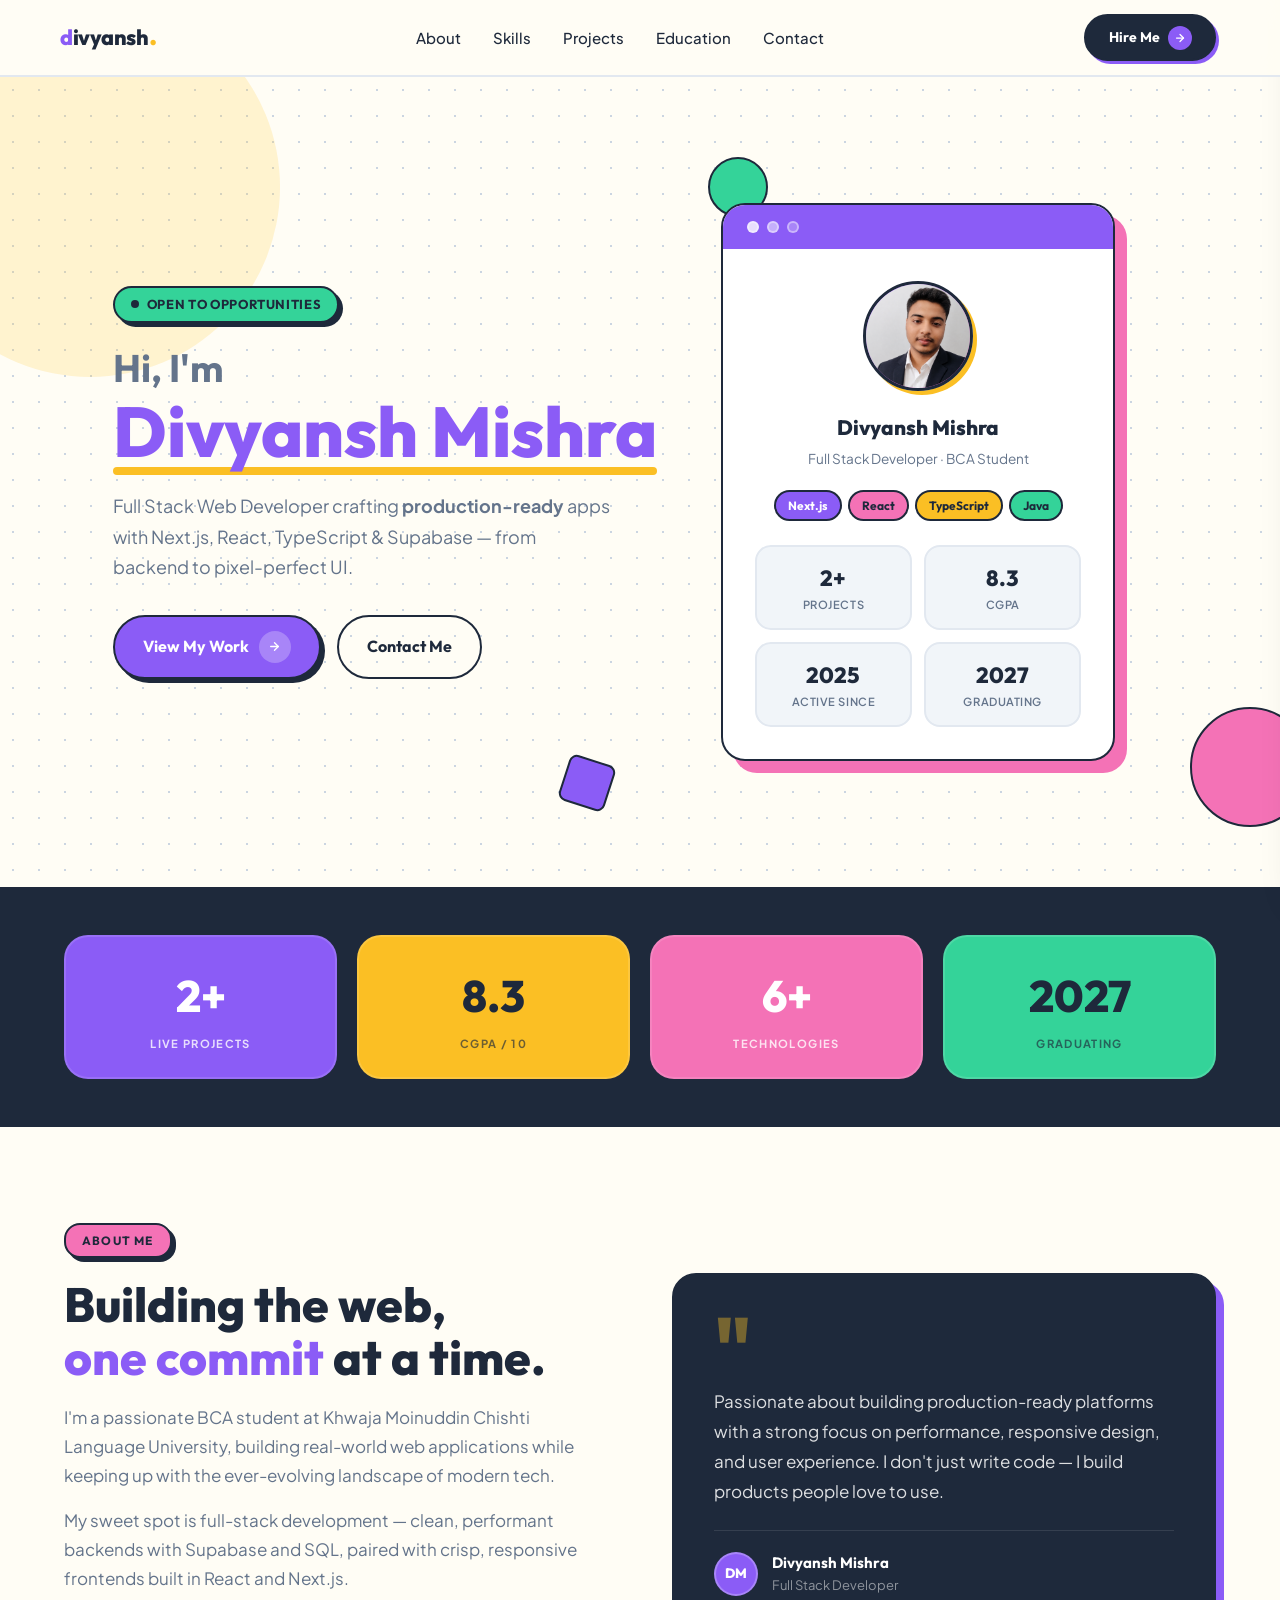
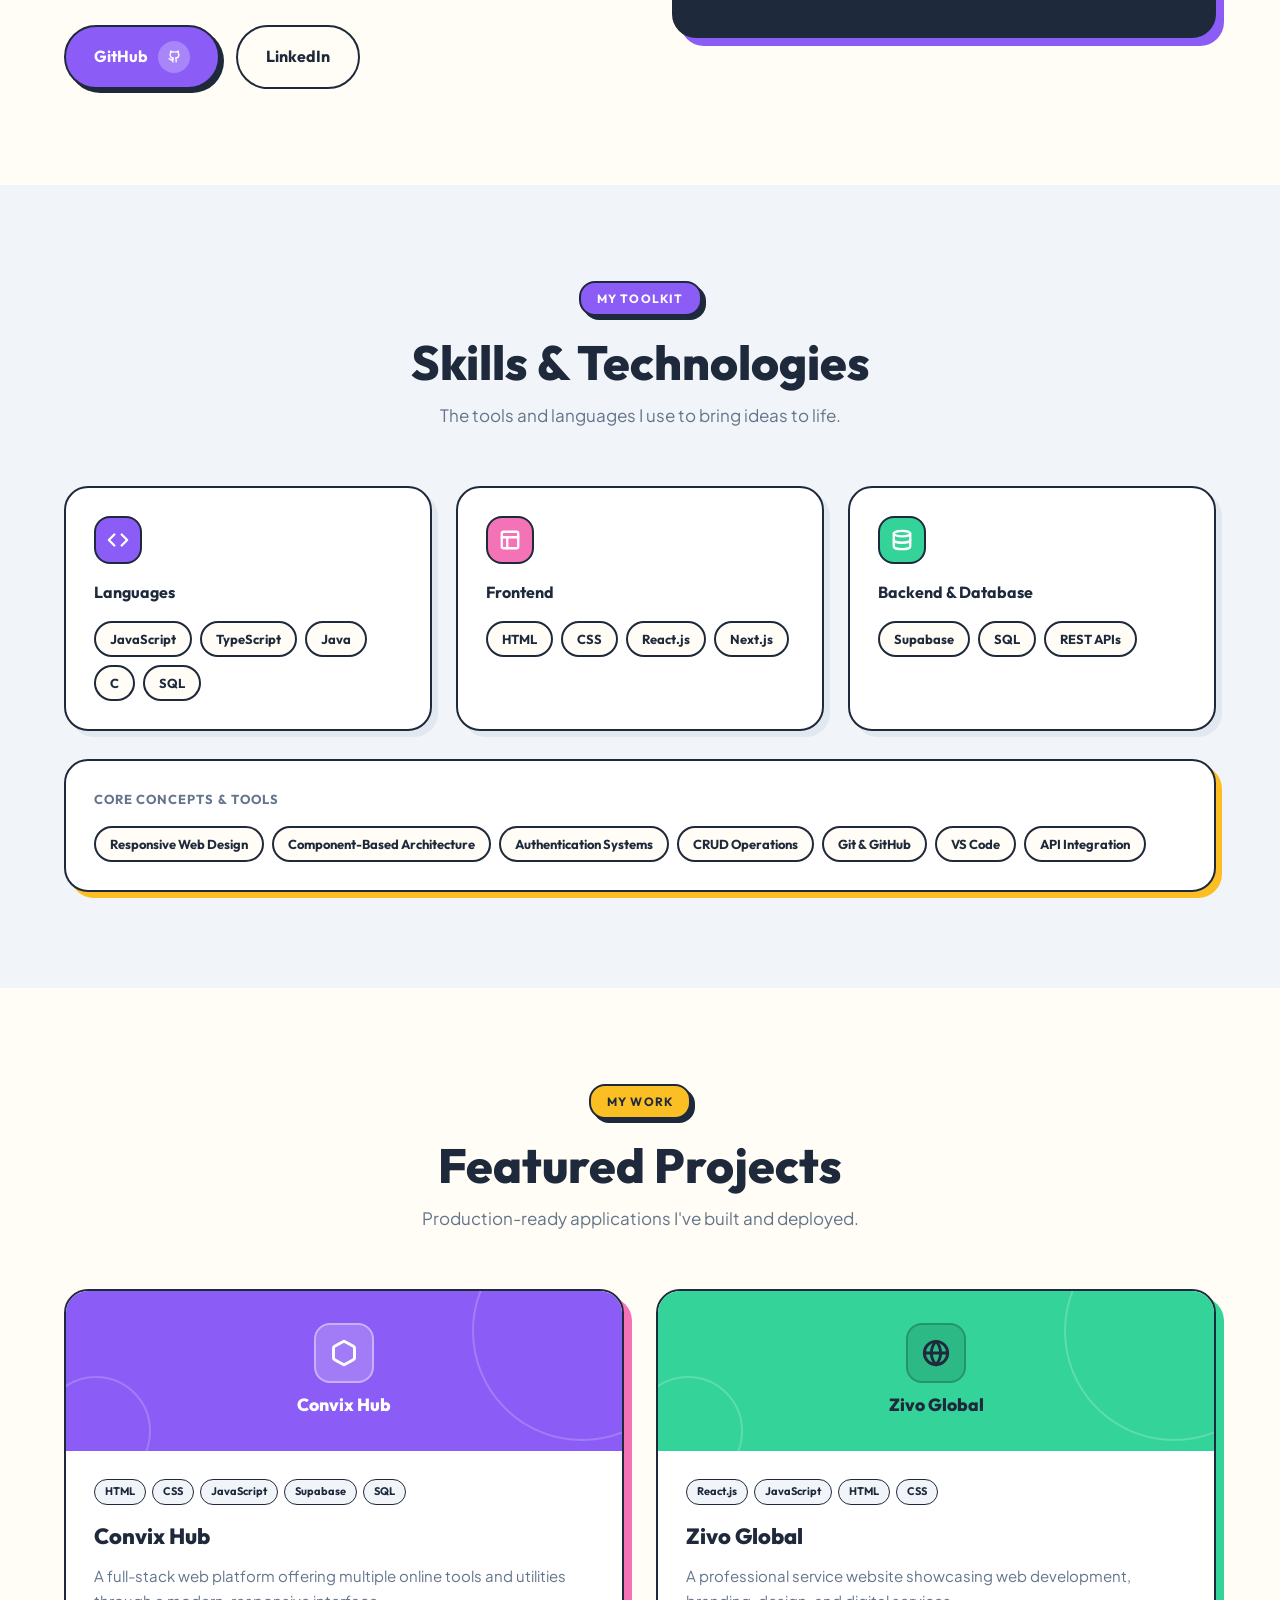
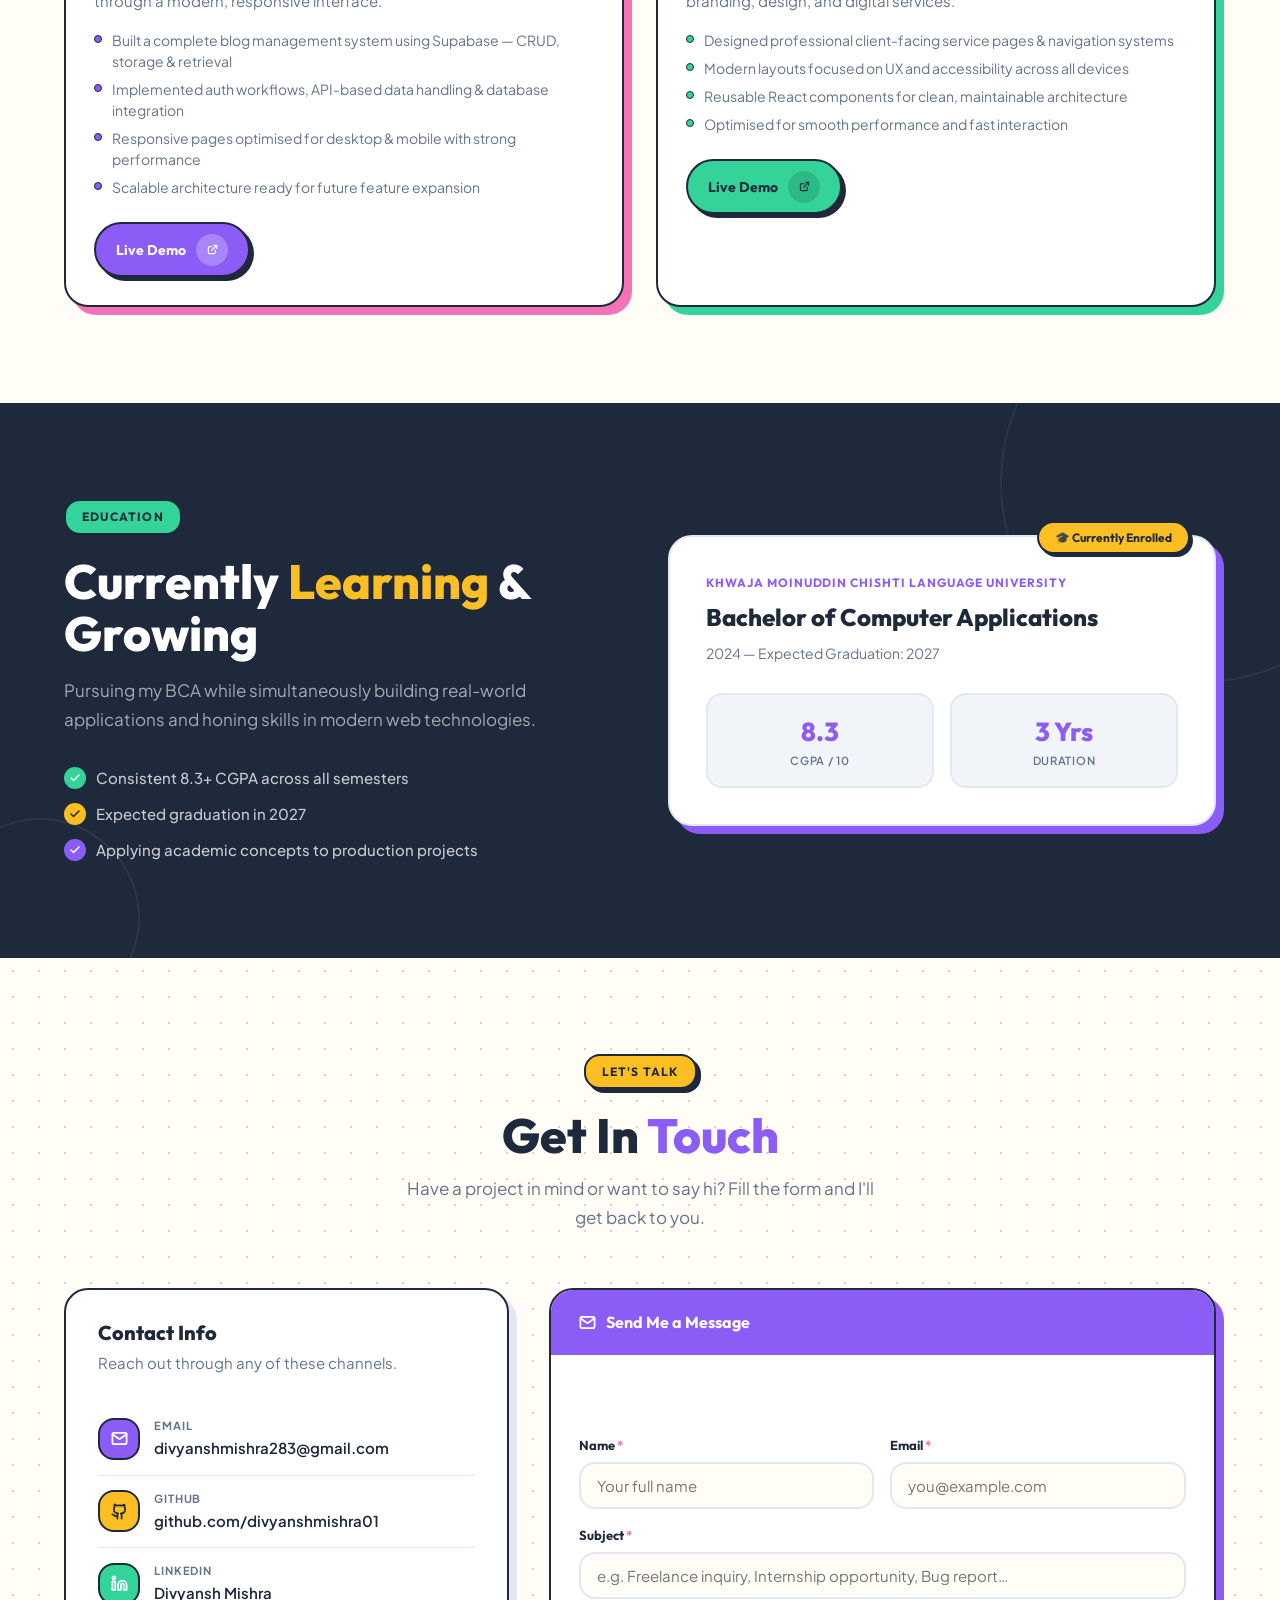
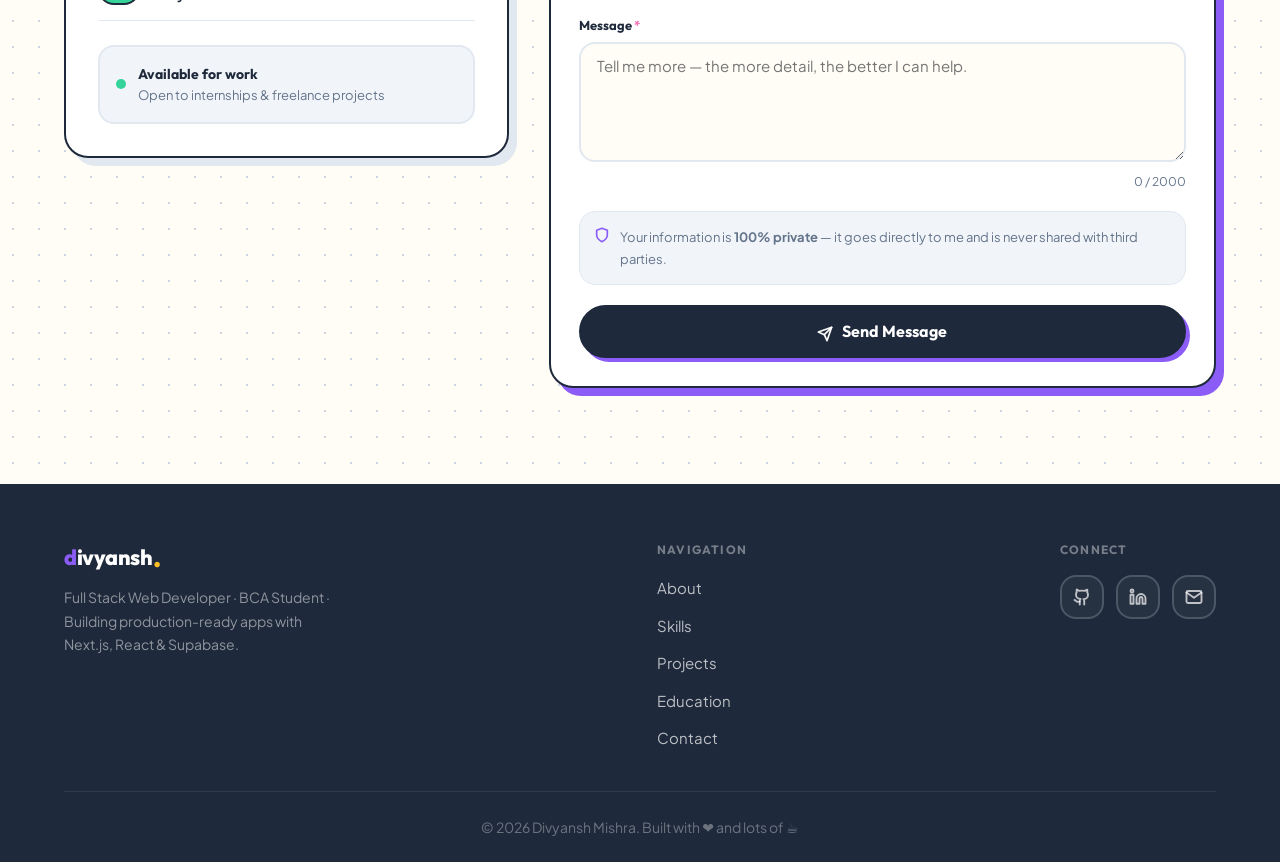
==== commit 9d185e80: "Add preloader, favicon, and improve code structure" ====
--- a/index.html
+++ b/index.html
@@ -1,23 +1,207 @@
 <!DOCTYPE html>
 <html lang="en">
+
 <head>
   <meta charset="UTF-8" />
   <meta name="viewport" content="width=device-width, initial-scale=1.0" />
-  <title>Divyansh Mishra — Full Stack Developer</title>
-  <meta name="description" content="Full Stack Web Developer specialising in Next.js, React, TypeScript & Supabase." />
+
+  <!-- Primary SEO -->
+  <title>Divyansh Mishra — Portfolio</title>
+  <meta name="description"
+        content="Full Stack Web Developer specialising in Next.js, React, TypeScript & Supabase. BCA student at KMCLU with a 8.3 CGPA, building production-ready apps. Open to internships and freelance projects." />
+  <meta name="keywords"
+        content="Divyansh Mishra, Full Stack Developer, Next.js developer, React developer, TypeScript, Supabase, web developer India, BCA student developer, KMCLU, Lucknow developer, freelance web developer, hire developer" />
+  <meta name="author" content="Divyansh Mishra" />
+  <meta name="robots" content="index, follow, max-snippet:-1, max-image-preview:large, max-video-preview:-1" />
+  <link rel="canonical" href="https://divyanshmishra.dev/" />
+
+  <!-- Open Graph / Social Media -->
+  <meta property="og:type"        content="website" />
+  <meta property="og:url"         content="https://divyanshmishra.dev/" />
+  <meta property="og:title"       content="Divyansh Mishra — Full Stack Developer" />
+  <meta property="og:description"
+        content="Building production-ready web apps with Next.js, React, TypeScript & Supabase. Open to internships & freelance projects." />
+  <meta property="og:image"       content="https://divyanshmishra.dev/og-image.png" />
+  <meta property="og:image:width"  content="1200" />
+  <meta property="og:image:height" content="630" />
+  <meta property="og:locale"      content="en_IN" />
+  <meta property="og:site_name"   content="Divyansh Mishra" />
+
+  <!-- Twitter Card -->
+  <meta name="twitter:card"        content="summary_large_image" />
+  <meta name="twitter:url"         content="https://divyanshmishra.dev/" />
+  <meta name="twitter:title"       content="Divyansh Mishra — Full Stack Developer" />
+  <meta name="twitter:description"
+        content="Building production-ready web apps with Next.js, React, TypeScript & Supabase." />
+  <meta name="twitter:image"       content="https://divyanshmishra.dev/og-image.png" />
+ 
+  <!-- JSON-LD Structured Data for Rich Results -->
+  <script type="application/ld+json">
+  {
+    "@context": "https://schema.org",
+    "@graph": [
+      {
+        "@type": "Person",
+        "@id": "https://divyanshmishra.dev/#person",
+        "name": "Divyansh Mishra",
+        "url": "https://divyanshmishra.dev/",
+        "image": "https://divyanshmishra.dev/img.png",
+        "jobTitle": "Full Stack Web Developer",
+        "description": "Full Stack Web Developer specialising in Next.js, React, TypeScript & Supabase. BCA student at Khwaja Moinuddin Chishti Language University.",
+        "email": "divyanshmishra283@gmail.com",
+        "sameAs": [
+          "https://github.com/divyanshmishra01",
+          "https://linkedin.com/in/divyansh-mishra-3582a9372"
+        ],
+        "knowsAbout": ["Next.js","React","TypeScript","Supabase","JavaScript","SQL","HTML","CSS","Java"],
+        "alumniOf": {
+          "@type": "CollegeOrUniversity",
+          "name": "Khwaja Moinuddin Chishti Language University",
+          "address": {
+            "@type": "PostalAddress",
+            "addressLocality": "Lucknow",
+            "addressRegion": "Uttar Pradesh",
+            "addressCountry": "IN"
+          }
+        },
+        "address": {
+          "@type": "PostalAddress",
+          "addressLocality": "Lucknow",
+          "addressRegion": "Uttar Pradesh",
+          "addressCountry": "IN"
+        }
+      },
+      {
+        "@type": "WebSite",
+        "@id": "https://divyanshmishra.dev/#website",
+        "url": "https://divyanshmishra.dev/",
+        "name": "Divyansh Mishra — Portfolio",
+        "description": "Personal portfolio of Divyansh Mishra, Full Stack Web Developer.",
+        "author": { "@id": "https://divyanshmishra.dev/#person" },
+        "inLanguage": "en-IN"
+      },
+      {
+        "@type": "WebPage",
+        "@id": "https://divyanshmishra.dev/#webpage",
+        "url": "https://divyanshmishra.dev/",
+        "name": "Divyansh Mishra — Full Stack Developer | Next.js · React · TypeScript",
+        "isPartOf": { "@id": "https://divyanshmishra.dev/#website" },
+        "about": { "@id": "https://divyanshmishra.dev/#person" },
+        "description": "Portfolio showcasing full-stack projects built with Next.js, React, TypeScript & Supabase.",
+        "inLanguage": "en-IN",
+        "datePublished": "2025-01-01",
+        "dateModified": "2026-05-31"
+      },
+      {
+        "@type": "ItemList",
+        "name": "Featured Projects",
+        "itemListElement": [
+          {
+            "@type": "ListItem",
+            "position": 1,
+            "item": {
+              "@type": "SoftwareApplication",
+              "name": "Convix Hub",
+              "url": "https://www.convixhub.com/",
+              "applicationCategory": "WebApplication",
+              "description": "A full-stack web platform offering multiple online tools with blog management, auth, and Supabase backend.",
+              "author": { "@id": "https://divyanshmishra.dev/#person" },
+              "programmingLanguage": ["HTML","CSS","JavaScript","SQL"],
+              "operatingSystem": "Web"
+            }
+          },
+          {
+            "@type": "ListItem",
+            "position": 2,
+            "item": {
+              "@type": "SoftwareApplication",
+              "name": "Zivo Global",
+              "url": "https://zivoglobal.com/",
+              "applicationCategory": "WebApplication",
+              "description": "Professional service website built with React.js featuring modern layouts and reusable components.",
+              "author": { "@id": "https://divyanshmishra.dev/#person" },
+              "programmingLanguage": ["React","JavaScript","HTML","CSS"],
+              "operatingSystem": "Web"
+            }
+          }
+        ]
+      }
+    ]
+  }
+  </script>
+<link rel="apple-touch-icon" sizes="180x180" href="/apple-touch-icon.png">
+<link rel="icon" type="image/png" sizes="32x32" href="/favicon-32x32.png">
+<link rel="icon" type="image/png" sizes="16x16" href="/favicon-16x16.png">
+<link rel="manifest" href="/site.webmanifest">
+ 
+  <!-- Windows tiles -->
+  <meta name="msapplication-TileColor" content="#8B5CF6" />
+  <meta name="msapplication-TileImage" content="/favicon/mstile-150x150.png" />
 
   <link rel="preconnect" href="https://fonts.googleapis.com" />
   <link rel="preconnect" href="https://fonts.gstatic.com" crossorigin />
   <link href="https://fonts.googleapis.com/css2?family=Outfit:wght@400;500;700;800&family=Plus+Jakarta+Sans:wght@400;500;600;700&display=swap" rel="stylesheet" />
-<link rel="stylesheet" href="style.css">
-  
+  <link rel="dns-prefetch" href="https://www.convixhub.com" />
+  <link rel="dns-prefetch" href="https://zivoglobal.com" />
+
+  <link rel="stylesheet" href="style.css" />
+
+  <script>document.documentElement.classList.add('js');document.body && document.body.classList.add('is-loading');</script>
 </head>
 <body>
 
-<!-- MOBILE NAV OVERLAY -->
+<!-- Progress Bar & Preloader (UI states) -->
+<div id="skProgressBar" class="sk-progress-bar"></div>
+<div id="preloader" aria-hidden="true" role="presentation">
+  <div class="sk-nav">
+    <div class="sk sk-logo"></div>
+    <div class="sk-nav-links">
+      <div class="sk sk-nav-link"></div>
+      <div class="sk sk-nav-link"></div>
+      <div class="sk sk-nav-link"></div>
+      <div class="sk sk-nav-link"></div>
+      <div class="sk sk-nav-link"></div>
+    </div>
+    <div class="sk sk-nav-btn"></div>
+  </div>
+  <div class="sk-hero">
+    <div class="sk-hero-left">
+      <div class="sk sk-eyebrow"></div>
+      <div class="sk sk-h1-line1"></div>
+      <div class="sk sk-h1-line2"></div>
+      <div class="sk sk-desc-1"></div>
+      <div class="sk sk-desc-2"></div>
+      <div class="sk sk-desc-3"></div>
+      <div class="sk-btns">
+        <div class="sk sk-btn"></div>
+        <div class="sk sk-btn"></div>
+      </div>
+    </div>
+    <div class="sk-card">
+      <div class="sk sk-card-bar"></div>
+      <div class="sk-card-body">
+        <div class="sk sk-avatar"></div>
+        <div class="sk sk-name"></div>
+        <div class="sk sk-role"></div>
+        <div class="sk-pills-row">
+          <div class="sk sk-pill"></div>
+          <div class="sk sk-pill"></div>
+          <div class="sk sk-pill"></div>
+          <div class="sk sk-pill"></div>
+        </div>
+        <div class="sk-stats-grid">
+          <div class="sk sk-stat-box"></div>
+          <div class="sk sk-stat-box"></div>
+          <div class="sk sk-stat-box"></div>
+          <div class="sk sk-stat-box"></div>
+        </div>
+      </div>
+    </div>
+  </div>
+</div>
+
+<!-- Mobile Navigation Elements -->
 <div class="mobile-nav-overlay" id="mobileOverlay"></div>
-
-<!-- MOBILE NAV DRAWER (slides in from right) -->
 <div class="mobile-nav-drawer" id="mobileDrawer" aria-label="Navigation menu" role="dialog">
   <div class="drawer-topbar">
     <a class="drawer-logo" href="#" tabindex="-1">
@@ -27,60 +211,15 @@
       <svg width="16" height="16" viewBox="0 0 24 24" fill="none" stroke="currentColor" stroke-width="2.5" stroke-linecap="round" stroke-linejoin="round"><line x1="18" y1="6" x2="6" y2="18"/><line x1="6" y1="6" x2="18" y2="18"/></svg>
     </button>
   </div>
-
   <ul class="drawer-links" id="drawerLinks">
-    <li class="drawer-link-item">
-      <a href="#about">
-        <span class="drawer-link-icon">
-          <svg width="15" height="15" viewBox="0 0 24 24" fill="none" stroke="#8B5CF6" stroke-width="2.5" stroke-linecap="round" stroke-linejoin="round"><circle cx="12" cy="8" r="4"/><path d="M4 20c0-4 3.6-7 8-7s8 3 8 7"/></svg>
-        </span>
-        <span class="drawer-link-text">About</span>
-        <svg class="drawer-link-arrow" width="14" height="14" viewBox="0 0 24 24" fill="none" stroke="currentColor" stroke-width="2.5" stroke-linecap="round" stroke-linejoin="round"><path d="M5 12h14"/><path d="m12 5 7 7-7 7"/></svg>
-      </a>
-    </li>
-    <li class="drawer-link-item">
-      <a href="#skills">
-        <span class="drawer-link-icon">
-          <svg width="15" height="15" viewBox="0 0 24 24" fill="none" stroke="#F472B6" stroke-width="2.5" stroke-linecap="round" stroke-linejoin="round"><polyline points="16 18 22 12 16 6"/><polyline points="8 6 2 12 8 18"/></svg>
-        </span>
-        <span class="drawer-link-text">Skills</span>
-        <svg class="drawer-link-arrow" width="14" height="14" viewBox="0 0 24 24" fill="none" stroke="currentColor" stroke-width="2.5" stroke-linecap="round" stroke-linejoin="round"><path d="M5 12h14"/><path d="m12 5 7 7-7 7"/></svg>
-      </a>
-    </li>
-    <li class="drawer-link-item">
-      <a href="#projects">
-        <span class="drawer-link-icon">
-          <svg width="15" height="15" viewBox="0 0 24 24" fill="none" stroke="#D97706" stroke-width="2.5" stroke-linecap="round" stroke-linejoin="round"><rect x="3" y="3" width="7" height="7"/><rect x="14" y="3" width="7" height="7"/><rect x="14" y="14" width="7" height="7"/><rect x="3" y="14" width="7" height="7"/></svg>
-        </span>
-        <span class="drawer-link-text">Projects</span>
-        <svg class="drawer-link-arrow" width="14" height="14" viewBox="0 0 24 24" fill="none" stroke="currentColor" stroke-width="2.5" stroke-linecap="round" stroke-linejoin="round"><path d="M5 12h14"/><path d="m12 5 7 7-7 7"/></svg>
-      </a>
-    </li>
-    <li class="drawer-link-item">
-      <a href="#education">
-        <span class="drawer-link-icon">
-          <svg width="15" height="15" viewBox="0 0 24 24" fill="none" stroke="#059669" stroke-width="2.5" stroke-linecap="round" stroke-linejoin="round"><path d="M22 10v6M2 10l10-5 10 5-10 5z"/><path d="M6 12v5c3 3 9 3 12 0v-5"/></svg>
-        </span>
-        <span class="drawer-link-text">Education</span>
-        <svg class="drawer-link-arrow" width="14" height="14" viewBox="0 0 24 24" fill="none" stroke="currentColor" stroke-width="2.5" stroke-linecap="round" stroke-linejoin="round"><path d="M5 12h14"/><path d="m12 5 7 7-7 7"/></svg>
-      </a>
-    </li>
-    <li class="drawer-link-item">
-      <a href="#contact">
-        <span class="drawer-link-icon">
-          <svg width="15" height="15" viewBox="0 0 24 24" fill="none" stroke="#8B5CF6" stroke-width="2.5" stroke-linecap="round" stroke-linejoin="round"><path d="M4 4h16c1.1 0 2 .9 2 2v12c0 1.1-.9 2-2 2H4c-1.1 0-2-.9-2-2V6c0-1.1.9-2 2-2z"/><polyline points="22,6 12,13 2,6"/></svg>
-        </span>
-        <span class="drawer-link-text">Contact</span>
-        <svg class="drawer-link-arrow" width="14" height="14" viewBox="0 0 24 24" fill="none" stroke="currentColor" stroke-width="2.5" stroke-linecap="round" stroke-linejoin="round"><path d="M5 12h14"/><path d="m12 5 7 7-7 7"/></svg>
-      </a>
-    </li>
+    <li class="drawer-link-item"><a href="#about"><span class="drawer-link-icon"><svg width="15" height="15" viewBox="0 0 24 24" fill="none" stroke="#8B5CF6" stroke-width="2.5" stroke-linecap="round" stroke-linejoin="round"><circle cx="12" cy="8" r="4"/><path d="M4 20c0-4 3.6-7 8-7s8 3 8 7"/></svg></span><span class="drawer-link-text">About</span><svg class="drawer-link-arrow" width="14" height="14" viewBox="0 0 24 24" fill="none" stroke="currentColor" stroke-width="2.5" stroke-linecap="round" stroke-linejoin="round"><path d="M5 12h14"/><path d="m12 5 7 7-7 7"/></svg></a></li>
+    <li class="drawer-link-item"><a href="#skills"><span class="drawer-link-icon"><svg width="15" height="15" viewBox="0 0 24 24" fill="none" stroke="#F472B6" stroke-width="2.5" stroke-linecap="round" stroke-linejoin="round"><polyline points="16 18 22 12 16 6"/><polyline points="8 6 2 12 8 18"/></svg></span><span class="drawer-link-text">Skills</span><svg class="drawer-link-arrow" width="14" height="14" viewBox="0 0 24 24" fill="none" stroke="currentColor" stroke-width="2.5" stroke-linecap="round" stroke-linejoin="round"><path d="M5 12h14"/><path d="m12 5 7 7-7 7"/></svg></a></li>
+    <li class="drawer-link-item"><a href="#projects"><span class="drawer-link-icon"><svg width="15" height="15" viewBox="0 0 24 24" fill="none" stroke="#D97706" stroke-width="2.5" stroke-linecap="round" stroke-linejoin="round"><rect x="3" y="3" width="7" height="7"/><rect x="14" y="3" width="7" height="7"/><rect x="14" y="14" width="7" height="7"/><rect x="3" y="14" width="7" height="7"/></svg></span><span class="drawer-link-text">Projects</span><svg class="drawer-link-arrow" width="14" height="14" viewBox="0 0 24 24" fill="none" stroke="currentColor" stroke-width="2.5" stroke-linecap="round" stroke-linejoin="round"><path d="M5 12h14"/><path d="m12 5 7 7-7 7"/></svg></a></li>
+    <li class="drawer-link-item"><a href="#education"><span class="drawer-link-icon"><svg width="15" height="15" viewBox="0 0 24 24" fill="none" stroke="#059669" stroke-width="2.5" stroke-linecap="round" stroke-linejoin="round"><path d="M22 10v6M2 10l10-5 10 5-10 5z"/><path d="M6 12v5c3 3 9 3 12 0v-5"/></svg></span><span class="drawer-link-text">Education</span><svg class="drawer-link-arrow" width="14" height="14" viewBox="0 0 24 24" fill="none" stroke="currentColor" stroke-width="2.5" stroke-linecap="round" stroke-linejoin="round"><path d="M5 12h14"/><path d="m12 5 7 7-7 7"/></svg></a></li>
+    <li class="drawer-link-item"><a href="#contact"><span class="drawer-link-icon"><svg width="15" height="15" viewBox="0 0 24 24" fill="none" stroke="#8B5CF6" stroke-width="2.5" stroke-linecap="round" stroke-linejoin="round"><path d="M4 4h16c1.1 0 2 .9 2 2v12c0 1.1-.9 2-2 2H4c-1.1 0-2-.9-2-2V6c0-1.1.9-2 2-2z"/><polyline points="22,6 12,13 2,6"/></svg></span><span class="drawer-link-text">Contact</span><svg class="drawer-link-arrow" width="14" height="14" viewBox="0 0 24 24" fill="none" stroke="currentColor" stroke-width="2.5" stroke-linecap="round" stroke-linejoin="round"><path d="M5 12h14"/><path d="m12 5 7 7-7 7"/></svg></a></li>
   </ul>
-
   <div class="drawer-cta">
-    <a class="drawer-hire-btn" href="#contact" id="drawerHireBtn">
-      <svg width="15" height="15" viewBox="0 0 24 24" fill="none" stroke="currentColor" stroke-width="2.5" stroke-linecap="round" stroke-linejoin="round"><line x1="22" y1="2" x2="11" y2="13"/><polygon points="22 2 15 22 11 13 2 9 22 2"/></svg>
-      Hire Me
-    </a>
+    <a class="drawer-hire-btn" href="#contact" id="drawerHireBtn"><svg width="15" height="15" viewBox="0 0 24 24" fill="none" stroke="currentColor" stroke-width="2.5" stroke-linecap="round" stroke-linejoin="round"><line x1="22" y1="2" x2="11" y2="13"/><polygon points="22 2 15 22 11 13 2 9 22 2"/></svg> Hire Me</a>
     <div class="drawer-socials">
        <a class="drawer-soc" href="https://github.com/divyanshmishra01" target="_blank" aria-label="GitHub"><svg width="18" height="18" viewBox="0 0 24 24" fill="none" stroke="currentColor" stroke-width="2.5" stroke-linecap="round" stroke-linejoin="round"><path d="M15 22v-4a4.8 4.8 0 0 0-1-3.2c3 0 6-2 6-5.5.08-1.25-.27-2.48-1-3.5.28-1.15.28-2.35 0-3.5 0 0-1 0-3 1.5-2.64-.5-5.36-.5-8 0C6 2 5 2 5 2c-.3 1.15-.3 2.35 0 3.5A5.403 5.403 0 0 0 4 9c0 3.5 3 5.5 6 5.5-.39.49-.68 1.05-.85 1.65-.17.6-.22 1.23-.15 1.85v4"/><path d="M9 18c-4.51 2-5-2-7-2"/></svg></a>
           <a class="drawer-soc" href="https://linkedin.com/in/divyansh-mishra-3582a9372" target="_blank" aria-label="LinkedIn"><svg width="18" height="18" viewBox="0 0 24 24" fill="none" stroke="currentColor" stroke-width="2.5" stroke-linecap="round" stroke-linejoin="round"><path d="M16 8a6 6 0 0 1 6 6v7h-4v-7a2 2 0 0 0-2-2 2 2 0 0 0-2 2v7h-4v-7a6 6 0 0 1 6-6z"/><rect x="2" y="9" width="4" height="12"/><circle cx="4" cy="4" r="2"/></svg></a>
@@ -89,16 +228,13 @@
   </div>
 </div>
 
-<!-- NAV -->
+<!-- Main Navigation -->
 <nav>
   <div class="container">
     <div class="nav-inner">
       <a class="nav-logo" href="#">
-        <span class="nav-logo-wordmark">
-          <span class="logo-d">d</span><span class="logo-rest">ivyansh</span><span class="logo-dot">.</span>
-        </span>
+        <span class="nav-logo-wordmark"><span class="logo-d">d</span><span class="logo-rest">ivyansh</span><span class="logo-dot">.</span></span>
       </a>
-
       <ul class="nav-links" id="navLinks">
         <li><a href="#about">About</a></li>
         <li><a href="#skills">Skills</a></li>
@@ -106,14 +242,7 @@
         <li><a href="#education">Education</a></li>
         <li><a href="#contact">Contact</a></li>
       </ul>
-
-      <a class="btn-hire" href="#contact">
-        Hire Me
-        <span class="hire-arrow">
-          <svg width="12" height="12" viewBox="0 0 24 24" fill="none" stroke="white" stroke-width="2.5" stroke-linecap="round" stroke-linejoin="round"><path d="M5 12h14"/><path d="m12 5 7 7-7 7"/></svg>
-        </span>
-      </a>
-
+      <a class="btn-hire" href="#contact">Hire Me<span class="hire-arrow"><svg width="12" height="12" viewBox="0 0 24 24" fill="none" stroke="white" stroke-width="2.5" stroke-linecap="round" stroke-linejoin="round"><path d="M5 12h14"/><path d="m12 5 7 7-7 7"/></svg></span></a>
       <button class="hamburger" id="hamburger" aria-label="Open menu" aria-expanded="false">
         <span class="hamburger-line"></span>
         <span class="hamburger-line"></span>
@@ -123,7 +252,7 @@
   </div>
 </nav>
 
-<!-- HERO -->
+<!-- Hero Section -->
 <section id="hero" class="dot-bg">
   <div class="hero-deco-circle hero-deco-1"></div>
   <div class="hero-deco-circle hero-deco-2"></div>
@@ -158,7 +287,7 @@
             <div class="hero-card-name">Divyansh Mishra</div>
             <div class="hero-card-role">Full Stack Developer · BCA Student</div>
             <div class="hero-pills">
-              <span class="hp hp-v">Next.js</span><span class="hp hp-p">React</span><span class="hp hp-y">TypeScript</span><span class="hp hp-g">Supabase</span>
+              <span class="hp hp-v">Next.js</span><span class="hp hp-p">React</span><span class="hp hp-y">TypeScript</span><span class="hp hp-g">Java</span>
             </div>
             <div class="hero-stats-row">
               <div class="hero-stat"><div class="hero-stat-n">2+</div><div class="hero-stat-l">Projects</div></div>
@@ -173,7 +302,7 @@
   </div>
 </section>
 
-<!-- STATS STRIP -->
+<!-- Stats Strip (quick highlights) -->
 <div class="stats-strip">
   <div class="container">
     <div class="stats-grid">
@@ -185,7 +314,7 @@
   </div>
 </div>
 
-<!-- ABOUT -->
+<!-- About Section -->
 <section id="about">
   <div class="container">
     <div class="about-grid">
@@ -213,7 +342,7 @@
   </div>
 </section>
 
-<!-- SKILLS -->
+<!-- Skills Section -->
 <section id="skills">
   <div class="container">
     <div class="section-header reveal">
@@ -245,7 +374,7 @@
   </div>
 </section>
 
-<!-- PROJECTS -->
+<!-- Projects Section -->
 <section id="projects">
   <div class="container">
     <div class="section-header reveal">
@@ -300,7 +429,7 @@
   </div>
 </section>
 
-<!-- EDUCATION -->
+<!-- Education Section -->
 <section id="education">
   <div class="edu-deco-circle" style="width:400px;height:400px;top:-120px;right:-120px;"></div>
   <div class="edu-deco-circle" style="width:200px;height:200px;bottom:-60px;left:-60px;"></div>
@@ -332,7 +461,7 @@
   </div>
 </section>
 
-<!-- CONTACT -->
+<!-- Contact Section -->
 <section id="contact" class="dot-bg">
   <div class="container">
     <div class="section-header reveal">
@@ -344,103 +473,38 @@
       <div class="contact-info reveal">
         <h3>Contact Info</h3>
         <p>Reach out through any of these channels.</p>
-        <div class="c-item">
-          <div class="c-ico v"><svg width="17" height="17" viewBox="0 0 24 24" fill="none" stroke="white" stroke-width="2.5" stroke-linecap="round" stroke-linejoin="round"><path d="M4 4h16c1.1 0 2 .9 2 2v12c0 1.1-.9 2-2 2H4c-1.1 0-2-.9-2-2V6c0-1.1.9-2 2-2z"/><polyline points="22,6 12,13 2,6"/></svg></div>
-          <div><div class="c-label">Email</div><a class="c-val" href="mailto:divyanshmishra283@gmail.com">divyanshmishra283@gmail.com</a></div>
-        </div>
-      
-        <div class="c-item">
-          <div class="c-ico y"><svg width="17" height="17" viewBox="0 0 24 24" fill="none" stroke="var(--fg)" stroke-width="2.5" stroke-linecap="round" stroke-linejoin="round"><path d="M15 22v-4a4.8 4.8 0 0 0-1-3.2c3 0 6-2 6-5.5.08-1.25-.27-2.48-1-3.5.28-1.15.28-2.35 0-3.5 0 0-1 0-3 1.5-2.64-.5-5.36-.5-8 0C6 2 5 2 5 2c-.3 1.15-.3 2.35 0 3.5A5.403 5.403 0 0 0 4 9c0 3.5 3 5.5 6 5.5-.39.49-.68 1.05-.85 1.65-.17.6-.22 1.23-.15 1.85v4"/><path d="M9 18c-4.51 2-5-2-7-2"/></svg></div>
-          <div><div class="c-label">GitHub</div><a class="c-val" href="https://github.com/divyanshmishra01" target="_blank">github.com/divyanshmishra01</a></div>
-        </div>
-        <div class="c-item">
-          <div class="c-ico g"><svg width="17" height="17" viewBox="0 0 24 24" fill="none" stroke="white" stroke-width="2.5" stroke-linecap="round" stroke-linejoin="round"><path d="M16 8a6 6 0 0 1 6 6v7h-4v-7a2 2 0 0 0-2-2 2 2 0 0 0-2 2v7h-4v-7a6 6 0 0 1 6-6z"/><rect x="2" y="9" width="4" height="12"/><circle cx="4" cy="4" r="2"/></svg></div>
-          <div><div class="c-label">LinkedIn</div><a class="c-val" href="https://linkedin.com/in/divyansh-mishra-3582a9372" target="_blank">Divyansh Mishra</a></div>
-        </div>
+        <div class="c-item"><div class="c-ico v"><svg width="17" height="17" viewBox="0 0 24 24" fill="none" stroke="white" stroke-width="2.5" stroke-linecap="round" stroke-linejoin="round"><path d="M4 4h16c1.1 0 2 .9 2 2v12c0 1.1-.9 2-2 2H4c-1.1 0-2-.9-2-2V6c0-1.1.9-2 2-2z"/><polyline points="22,6 12,13 2,6"/></svg></div><div><div class="c-label">Email</div><a class="c-val" href="mailto:divyanshmishra283@gmail.com">divyanshmishra283@gmail.com</a></div></div>
+        <div class="c-item"><div class="c-ico y"><svg width="17" height="17" viewBox="0 0 24 24" fill="none" stroke="var(--fg)" stroke-width="2.5" stroke-linecap="round" stroke-linejoin="round"><path d="M15 22v-4a4.8 4.8 0 0 0-1-3.2c3 0 6-2 6-5.5.08-1.25-.27-2.48-1-3.5.28-1.15.28-2.35 0-3.5 0 0-1 0-3 1.5-2.64-.5-5.36-.5-8 0C6 2 5 2 5 2c-.3 1.15-.3 2.35 0 3.5A5.403 5.403 0 0 0 4 9c0 3.5 3 5.5 6 5.5-.39.49-.68 1.05-.85 1.65-.17.6-.22 1.23-.15 1.85v4"/><path d="M9 18c-4.51 2-5-2-7-2"/></svg></div><div><div class="c-label">GitHub</div><a class="c-val" href="https://github.com/divyanshmishra01" target="_blank">github.com/divyanshmishra01</a></div></div>
+        <div class="c-item"><div class="c-ico g"><svg width="17" height="17" viewBox="0 0 24 24" fill="none" stroke="white" stroke-width="2.5" stroke-linecap="round" stroke-linejoin="round"><path d="M16 8a6 6 0 0 1 6 6v7h-4v-7a2 2 0 0 0-2-2 2 2 0 0 0-2 2v7h-4v-7a6 6 0 0 1 6-6z"/><rect x="2" y="9" width="4" height="12"/><circle cx="4" cy="4" r="2"/></svg></div><div><div class="c-label">LinkedIn</div><a class="c-val" href="https://linkedin.com/in/divyansh-mishra-3582a9372" target="_blank">Divyansh Mishra</a></div></div>
         <div class="avail-badge">
           <div class="avail-dot"></div>
           <div><div class="avail-title">Available for work</div><div class="avail-sub">Open to internships &amp; freelance projects</div></div>
         </div>
       </div>
-
-      <!-- Contact Form — updated for new Google Form (Name, Email, Subject text input, Message) -->
       <div class="reveal d1">
         <div class="form-card">
           <div class="form-card-head-bar">
             <svg width="17" height="17" viewBox="0 0 24 24" fill="none" stroke="white" stroke-width="2.5" stroke-linecap="round" stroke-linejoin="round"><path d="M4 4h16c1.1 0 2 .9 2 2v12c0 1.1-.9 2-2 2H4c-1.1 0-2-.9-2-2V6c0-1.1.9-2 2-2z"/><polyline points="22,6 12,13 2,6"/></svg>
             <span>Send Me a Message</span>
           </div>
-
           <div id="formState">
             <div class="form-body">
-              <div class="err-toast" id="errToast">
-                <svg width="16" height="16" viewBox="0 0 24 24" fill="none" stroke="currentColor" stroke-width="2.5" stroke-linecap="round" stroke-linejoin="round"><circle cx="12" cy="12" r="10"/><line x1="12" y1="8" x2="12" y2="12"/><line x1="12" y1="16" x2="12.01" y2="16"/></svg>
-                <span id="errToastMsg">Something went wrong. Please try again or email me directly.</span>
-              </div>
-
-              <!-- Name + Email -->
-              <div class="frow">
-                <div class="fgroup" id="fg-name">
-                  <label class="flabel" for="f-name">Name <span class="req">*</span></label>
-                  <input class="finput" id="f-name" type="text" placeholder="Your full name" maxlength="100" autocomplete="name" />
-                  <div class="ferr">Please enter your name.</div>
-                </div>
-                <div class="fgroup" id="fg-email">
-                  <label class="flabel" for="f-email">Email <span class="req">*</span></label>
-                  <input class="finput" id="f-email" type="email" placeholder="you@example.com" maxlength="150" autocomplete="email" />
-                  <div class="ferr">Please enter a valid email address.</div>
-                </div>
-              </div>
-
-              <!-- Subject — plain text input (matches Google Form "short paragraph" field) -->
-              <div class="frow full">
-                <div class="fgroup" id="fg-subject">
-                  <label class="flabel" for="f-subject">Subject <span class="req">*</span></label>
-                  <input class="finput" id="f-subject" type="text" placeholder="e.g. Freelance inquiry, Internship opportunity, Bug report…" maxlength="200" />
-                  <div class="ferr">Please enter a subject.</div>
-                </div>
-              </div>
-
-              <!-- Message -->
-              <div class="frow full">
-                <div class="fgroup" id="fg-message">
-                  <label class="flabel" for="f-message">Message <span class="req">*</span></label>
-                  <textarea class="ftextarea" id="f-message" placeholder="Tell me more — the more detail, the better I can help." maxlength="2000"></textarea>
-                  <div class="char-count"><span id="charCount">0</span> / 2000</div>
-                  <div class="ferr">Please enter a message (min. 20 characters).</div>
-                </div>
-              </div>
-
-              <div class="privacy-note">
-                <svg width="16" height="16" viewBox="0 0 24 24" fill="none" stroke="currentColor" stroke-width="2.5" stroke-linecap="round" stroke-linejoin="round"><path d="M12 22s8-4 8-10V5l-8-3-8 3v7c0 6 8 10 8 10z"/></svg>
-                <p>Your information is <strong>100% private</strong> — it goes directly to me and is never shared with third parties.</p>
-              </div>
-
-              <button class="submit-btn" id="submitBtn">
-                <span class="btn-text">
-                  <svg width="16" height="16" viewBox="0 0 24 24" fill="none" stroke="currentColor" stroke-width="2.5" stroke-linecap="round" stroke-linejoin="round" style="display:inline;vertical-align:middle;margin-right:6px;"><line x1="22" y1="2" x2="11" y2="13"/><polygon points="22 2 15 22 11 13 2 9 22 2"/></svg>
-                  Send Message
-                </span>
-                <div class="btn-spinner"></div>
-              </button>
+              <div class="err-toast" id="errToast"><svg width="16" height="16" viewBox="0 0 24 24" fill="none" stroke="currentColor" stroke-width="2.5" stroke-linecap="round" stroke-linejoin="round"><circle cx="12" cy="12" r="10"/><line x1="12" y1="8" x2="12" y2="12"/><line x1="12" y1="16" x2="12.01" y2="16"/></svg><span id="errToastMsg">Something went wrong. Please try again or email me directly.</span></div>
+              <div class="frow"><div class="fgroup" id="fg-name"><label class="flabel" for="f-name">Name <span class="req">*</span></label><input class="finput" id="f-name" type="text" placeholder="Your full name" maxlength="100" autocomplete="name" /><div class="ferr">Please enter your name.</div></div><div class="fgroup" id="fg-email"><label class="flabel" for="f-email">Email <span class="req">*</span></label><input class="finput" id="f-email" type="email" placeholder="you@example.com" maxlength="150" autocomplete="email" /><div class="ferr">Please enter a valid email address.</div></div></div>
+              <div class="frow full"><div class="fgroup" id="fg-subject"><label class="flabel" for="f-subject">Subject <span class="req">*</span></label><input class="finput" id="f-subject" type="text" placeholder="e.g. Freelance inquiry, Internship opportunity, Bug report…" maxlength="200" /><div class="ferr">Please enter a subject.</div></div></div>
+              <div class="frow full"><div class="fgroup" id="fg-message"><label class="flabel" for="f-message">Message <span class="req">*</span></label><textarea class="ftextarea" id="f-message" placeholder="Tell me more — the more detail, the better I can help." maxlength="2000"></textarea><div class="char-count"><span id="charCount">0</span> / 2000</div><div class="ferr">Please enter a message (min. 20 characters).</div></div></div>
+              <div class="privacy-note"><svg width="16" height="16" viewBox="0 0 24 24" fill="none" stroke="currentColor" stroke-width="2.5" stroke-linecap="round" stroke-linejoin="round"><path d="M12 22s8-4 8-10V5l-8-3-8 3v7c0 6 8 10 8 10z"/></svg><p>Your information is <strong>100% private</strong> — it goes directly to me and is never shared with third parties.</p></div>
+              <button class="submit-btn" id="submitBtn"><span class="btn-text"><svg width="16" height="16" viewBox="0 0 24 24" fill="none" stroke="currentColor" stroke-width="2.5" stroke-linecap="round" stroke-linejoin="round" style="display:inline;vertical-align:middle;margin-right:6px;"><line x1="22" y1="2" x2="11" y2="13"/><polygon points="22 2 15 22 11 13 2 9 22 2"/></svg> Send Message</span><div class="btn-spinner"></div></button>
             </div>
           </div>
-
-          <div id="successState">
-            <div class="success-icon">
-              <svg width="34" height="34" viewBox="0 0 24 24" fill="none" stroke="var(--fg)" stroke-width="3" stroke-linecap="round" stroke-linejoin="round"><polyline points="20 6 9 17 4 12"/></svg>
-            </div>
-            <div class="success-title">Message Sent! </div>
-            <p class="success-sub">Thanks for reaching out — I'll get back to you as soon as possible.</p>
-            <button class="send-another-btn" id="sendAnotherBtn">Send Another Message</button>
-          </div>
+          <div id="successState"><div class="success-icon"><svg width="34" height="34" viewBox="0 0 24 24" fill="none" stroke="var(--fg)" stroke-width="3" stroke-linecap="round" stroke-linejoin="round"><polyline points="20 6 9 17 4 12"/></svg></div><div class="success-title">Message Sent! </div><p class="success-sub">Thanks for reaching out — I'll get back to you as soon as possible.</p><button class="send-another-btn" id="sendAnotherBtn">Send Another Message</button></div>
         </div>
       </div>
     </div>
   </div>
 </section>
 
-<!-- FOOTER -->
+<!-- Footer -->
 <footer>
   <div class="container">
     <div class="footer-top">
@@ -450,13 +514,7 @@
       </div>
       <div>
         <div class="footer-col-title">Navigation</div>
-        <ul class="footer-links-list">
-          <li><a href="#about">About</a></li>
-          <li><a href="#skills">Skills</a></li>
-          <li><a href="#projects">Projects</a></li>
-          <li><a href="#education">Education</a></li>
-          <li><a href="#contact">Contact</a></li>
-        </ul>
+        <ul class="footer-links-list"><li><a href="#about">About</a></li><li><a href="#skills">Skills</a></li><li><a href="#projects">Projects</a></li><li><a href="#education">Education</a></li><li><a href="#contact">Contact</a></li></ul>
       </div>
       <div>
         <div class="footer-col-title">Connect</div>
@@ -470,7 +528,6 @@
     <div class="footer-bottom">© 2026 Divyansh Mishra. Built with ❤️ and lots of ☕</div>
   </div>
 </footer>
-<script src = "script.js"></script>
-
+<script src="script.js"></script>
 </body>
 </html>
--- a/style.css
+++ b/style.css
@@ -1,4 +1,4 @@
-  :root {
+:root {
       --bg:            #FFFDF5;
       --fg:            #1E293B;
       --muted:         #F1F5F9;
@@ -29,7 +29,7 @@
     *, *::before, *::after { box-sizing: border-box; margin: 0; padding: 0; }
     html { scroll-behavior: smooth; }
 
-/* Chrome, Safari, Edge ke liye */
+/* Hide scrollbars for all major browsers */
 html::-webkit-scrollbar,
 body::-webkit-scrollbar,
 div::-webkit-scrollbar,
@@ -47,13 +47,11 @@
   -webkit-appearance: none;
 }
 
-/* Force hide on all elements */
 * {
   scrollbar-width: none !important; /* Firefox */
   -ms-overflow-style: none !important; /* IE/Edge */
 }
 
-/* Specific overrides for any possible scrollable containers */
 .fscroll, .drawer, .gpanel, .mega, .nav-links, .tarea, .blog, .why, .seo-sec {
   scrollbar-width: none !important;
   -ms-overflow-style: none !important;
@@ -72,7 +70,287 @@
   width: 0 !important;
   height: 0 !important;
 }
-
+/* ──────────────────────────────────────────────────────────
+   PRELOADER — Skeleton Screen 
+   ────────────────────────────────────────────────────────── */
+
+/* Lock scroll while loading */
+body.is-loading {
+  overflow: hidden;
+}
+
+/* Overlay that covers everything */
+#preloader {
+  position: fixed;
+  inset: 0;
+  z-index: 9999;
+  background: var(--bg, #FFFDF5);
+  display: flex;
+  flex-direction: column;
+  gap: 0;
+  overflow: hidden;
+
+  opacity: 1;
+  visibility: visible;
+  transition: opacity 0.55s ease 0.15s, visibility 0s linear 0.7s;
+}
+
+#preloader.hidden {
+  opacity: 0;
+  visibility: hidden;
+}
+
+/* Shimmer keyframe */
+@keyframes shimmer {
+  0%   { background-position: -800px 0; }
+  100% { background-position:  800px 0; }
+}
+
+/* Reusable shimmer style */
+.sk {
+  border-radius: var(--radius-md, 16px);
+  background: linear-gradient(
+    90deg,
+    #F1EDE6 0%,
+    #E9E3D9 40%,
+    #F1EDE6 80%
+  );
+  background-size: 800px 100%;
+  animation: shimmer 1.6s infinite linear;
+}
+
+/* Fake Nav Bar */
+.sk-nav {
+  height: 64px;
+  border-bottom: 2px solid var(--border, #E2E8F0);
+  padding: 0 clamp(1rem, 5vw, 3.5rem);
+  display: flex;
+  align-items: center;
+  justify-content: space-between;
+  gap: 2rem;
+  background: var(--bg, #FFFDF5);
+  flex-shrink: 0;
+}
+
+.sk-logo {
+  width: 140px;
+  height: 28px;
+  border-radius: var(--radius-full, 9999px);
+}
+
+.sk-nav-links {
+  display: flex;
+  gap: 1.5rem;
+}
+
+.sk-nav-link {
+  width: 60px;
+  height: 14px;
+  border-radius: var(--radius-full, 9999px);
+}
+
+.sk-nav-btn {
+  width: 90px;
+  height: 36px;
+  border-radius: var(--radius-full, 9999px);
+}
+
+/* Hero skeleton */
+.sk-hero {
+  flex: 1;
+  padding: clamp(2rem, 6vw, 5rem) clamp(1rem, 5vw, 3.5rem);
+  display: grid;
+  grid-template-columns: 1.1fr 0.9fr;
+  gap: 4rem;
+  align-items: center;
+  max-width: 1200px;
+  width: 100%;
+  margin: 0 auto;
+}
+
+/* Left column */
+.sk-hero-left {
+  display: flex;
+  flex-direction: column;
+  gap: 1.1rem;
+}
+
+.sk-eyebrow {
+  width: 190px;
+  height: 34px;
+  border-radius: var(--radius-full, 9999px);
+}
+
+.sk-h1-line1 {
+  width: 80px;
+  height: 22px;
+  border-radius: var(--radius-full, 9999px);
+  margin-top: 0.35rem;
+}
+
+.sk-h1-line2 {
+  width: 340px;
+  max-width: 100%;
+  height: 56px;
+  border-radius: var(--radius-md, 16px);
+  animation-delay: 0.08s;
+}
+
+.sk-desc-1 {
+  width: 100%;
+  max-width: 420px;
+  height: 16px;
+  border-radius: var(--radius-full, 9999px);
+  margin-top: 0.75rem;
+  animation-delay: 0.12s;
+}
+
+.sk-desc-2 {
+  width: 75%;
+  max-width: 310px;
+  height: 16px;
+  border-radius: var(--radius-full, 9999px);
+  animation-delay: 0.16s;
+}
+
+.sk-desc-3 {
+  width: 55%;
+  max-width: 220px;
+  height: 16px;
+  border-radius: var(--radius-full, 9999px);
+  animation-delay: 0.2s;
+}
+
+.sk-btns {
+  display: flex;
+  gap: 1rem;
+  margin-top: 0.5rem;
+}
+
+.sk-btn {
+  height: 48px;
+  border-radius: var(--radius-full, 9999px);
+  animation-delay: 0.24s;
+}
+
+.sk-btn:first-child { width: 160px; }
+.sk-btn:last-child  { width: 120px; animation-delay: 0.32s; }
+
+/* Right column — fake hero card */
+.sk-card {
+  border: 2px solid var(--border, #E2E8F0);
+  border-radius: var(--radius-lg, 24px);
+  overflow: hidden;
+  box-shadow: 12px 12px 0 var(--border, #E2E8F0);
+}
+
+.sk-card-bar {
+  height: 56px;
+  border-radius: 0;
+  animation-delay: 0.05s;
+}
+
+.sk-card-body {
+  padding: 2rem;
+  display: flex;
+  flex-direction: column;
+  align-items: center;
+  gap: 0.75rem;
+  background: #fff;
+}
+
+.sk-avatar {
+  width: 110px;
+  height: 110px;
+  border-radius: 50%;
+  border: 3px solid var(--border, #E2E8F0);
+  animation-delay: 0.1s;
+}
+
+.sk-name {
+  width: 160px;
+  height: 20px;
+  border-radius: var(--radius-full, 9999px);
+  animation-delay: 0.14s;
+}
+
+.sk-role {
+  width: 200px;
+  height: 14px;
+  border-radius: var(--radius-full, 9999px);
+  animation-delay: 0.18s;
+}
+
+.sk-pills-row {
+  display: flex;
+  gap: 0.5rem;
+  flex-wrap: wrap;
+  justify-content: center;
+  margin-top: 0.25rem;
+}
+
+.sk-pill {
+  height: 28px;
+  border-radius: var(--radius-full, 9999px);
+  animation-delay: 0.22s;
+}
+
+.sk-pill:nth-child(1) { width: 72px; }
+.sk-pill:nth-child(2) { width: 58px; animation-delay: 0.26s; }
+.sk-pill:nth-child(3) { width: 92px; animation-delay: 0.30s; }
+.sk-pill:nth-child(4) { width: 50px; animation-delay: 0.34s; }
+
+.sk-stats-grid {
+  display: grid;
+  grid-template-columns: 1fr 1fr;
+  gap: 0.75rem;
+  width: 100%;
+  margin-top: 0.25rem;
+}
+
+.sk-stat-box {
+  height: 64px;
+  border-radius: var(--radius-md, 16px);
+  animation-delay: 0.28s;
+}
+
+.sk-stat-box:nth-child(2) { animation-delay: 0.34s; }
+.sk-stat-box:nth-child(3) { animation-delay: 0.40s; }
+.sk-stat-box:nth-child(4) { animation-delay: 0.46s; }
+
+/* Progress bar at very top */
+.sk-progress-bar {
+  position: fixed;
+  top: 0;
+  left: 0;
+  height: 3px;
+  background: var(--accent, #8B5CF6);
+  width: 0%;
+  z-index: 10000;
+  transition: width 0.4s ease;
+  border-radius: 0 3px 3px 0;
+  box-shadow: 0 0 8px var(--accent, #8B5CF6);
+}
+
+/* Responsive preloader */
+@media (max-width: 960px) {
+  .sk-hero {
+    grid-template-columns: 1fr;
+  }
+  .sk-card {
+    display: none;
+  }
+  .sk-nav-links,
+  .sk-nav-btn {
+    display: none;
+  }
+}
+
+@media (max-width: 600px) {
+  .sk-h1-line2 {
+    height: 40px;
+  }
+}
     body {
       font-family: var(--font-body);
       background: var(--bg);
@@ -131,7 +409,7 @@
     }
     .btn-sm { padding: 0.6rem 1.25rem; font-size: 0.875rem; }
 
-    /* ── NAV ── */
+    /* NAV */
     nav {
       position: sticky; top: 0; z-index: 100;
       background: rgba(255,253,245,0.92);
@@ -175,7 +453,7 @@
     .btn-hire:hover .hire-arrow { background: #fff; }
     .btn-hire:hover .hire-arrow svg { stroke: var(--accent); }
 
-    /* ── HAMBURGER ── */
+    /* HAMBURGER */
     .hamburger {
       display: none;
       background: var(--bg); border: 2px solid var(--fg);
@@ -197,7 +475,7 @@
     .hamburger.open .hamburger-line:nth-child(2) { opacity: 0; transform: scaleX(0); }
     .hamburger.open .hamburger-line:nth-child(3) { transform: translateY(-7px) rotate(-45deg); }
 
-    /* ── MOBILE NAV DRAWER ── */
+    /* MOBILE NAV DRAWER */
     .mobile-nav-overlay {
       display: none; position: fixed; inset: 0; z-index: 98;
       background: rgba(0,0,0,0.4); backdrop-filter: blur(3px);
@@ -339,7 +617,7 @@
     }
     .drawer-soc:hover { border-color: var(--accent); background: #EDE9FE; color: var(--accent); transform: translateY(-2px); }
 
-    /* ── HERO ── */
+    /* HERO */
     #hero { min-height: 90vh; display: flex; align-items: center; position: relative; overflow: hidden; padding: 4rem 0; }
     .hero-deco-circle { position: absolute; border-radius: 50%; pointer-events: none; }
     .hero-deco-1 { width:380px;height:380px;background:var(--tertiary);opacity:0.18;top:-80px;left:-100px;animation:float 8s ease-in-out infinite; }
@@ -385,7 +663,7 @@
     .hero-stat-n { font-family: var(--font-heading); font-size: 1.375rem; font-weight: 800; color: var(--fg); }
     .hero-stat-l { font-size: 0.7rem; font-weight: 600; text-transform: uppercase; letter-spacing: 0.05em; color: var(--muted-fg); }
 
-    /* ── STATS STRIP ── */
+    /* STATS STRIP */
     .stats-strip { background: var(--fg); padding: 3rem 0; }
     .stats-grid { display: grid; grid-template-columns: repeat(4,1fr); gap: 1.25rem; }
     .stat-tile { border: 2px solid rgba(255,255,255,0.12); border-radius: var(--radius-lg); padding: 1.5rem 1.25rem; text-align: center; transition: transform 0.25s var(--bounce); }
@@ -399,7 +677,7 @@
     .stat-l { font-size: 0.7rem; font-weight: 700; letter-spacing: 0.12em; text-transform: uppercase; color: rgba(255,255,255,0.8); }
     .stat-tile.y .stat-l, .stat-tile.g .stat-l { color: rgba(30,41,59,0.65); }
 
-    /* ── ABOUT ── */
+    /* ABOUT */
     #about { position: relative; }
     .about-grid { display: grid; grid-template-columns: 1fr 1fr; gap: 4rem; align-items: center; }
     .quote-card { background: var(--fg); border: 2px solid var(--fg); border-radius: var(--radius-lg); padding: 2.5rem; box-shadow: 8px 8px 0px var(--accent); position: relative; }
@@ -410,7 +688,7 @@
     .qa-name { font-family: var(--font-heading); font-weight: 700; color: #fff; font-size: 0.9375rem; }
     .qa-role { font-size: 0.8125rem; color: rgba(255,255,255,0.5); }
 
-    /* ── SKILLS ── */
+    /* SKILLS */
     #skills { background: var(--muted); position: relative; overflow: hidden; }
     .section-header { text-align: center; margin-bottom: 3.5rem; }
     .section-header p { max-width: 480px; margin: 0.75rem auto 0; }
@@ -428,7 +706,7 @@
     .concepts-label { font-family: var(--font-heading); font-size: 0.8125rem; font-weight: 700; text-transform: uppercase; letter-spacing: 0.08em; color: var(--muted-fg); margin-bottom: 1rem; }
     .concepts-card .skill-pill:hover { background: var(--tertiary); transform: translate(-1px,-1px); box-shadow: 2px 2px 0 var(--fg); }
 
-    /* ── PROJECTS ── */
+    /* PROJECTS */
     #projects { position: relative; }
     .projects-grid { display: grid; grid-template-columns: repeat(2,1fr); gap: 2rem; }
     .project-card { background: var(--card); border: 2px solid var(--fg); border-radius: var(--radius-lg); overflow: hidden; transition: all 0.3s var(--bounce); }
@@ -456,7 +734,7 @@
     .proj-card-2 .proj-bullet-dot { background: var(--quaternary); }
     .proj-footer { display: flex; gap: 0.75rem; }
 
-    /* ── EDUCATION ── */
+    /* EDUCATION */
     #education { background: var(--fg); position: relative; overflow: hidden; }
     .edu-deco-circle { position: absolute; border-radius: 50%; pointer-events: none; border: 2px solid rgba(255,255,255,0.06); }
     .edu-grid { display: grid; grid-template-columns: 1fr 1fr; gap: 3.5rem; align-items: center; }
@@ -475,7 +753,7 @@
     .edu-stat-n { font-family: var(--font-heading); font-size: 1.625rem; font-weight: 800; color: var(--accent); }
     .edu-stat-l { font-size: 0.7rem; font-weight: 600; text-transform: uppercase; letter-spacing: 0.06em; color: var(--muted-fg); }
 
-    /* ── CONTACT ── */
+    /* CONTACT */
     #contact { position: relative; }
     .contact-grid { display: grid; grid-template-columns: 0.8fr 1.2fr; gap: 2.5rem; align-items: start; }
     .contact-info { background: var(--card); border: 2px solid var(--fg); border-radius: var(--radius-lg); padding: 2rem; box-shadow: var(--shadow-card); }
@@ -518,7 +796,7 @@
     .flabel { font-family: var(--font-heading); font-size: 0.8125rem; font-weight: 700; color: var(--fg); }
     .req { color: var(--secondary); }
 
-    /* ── Subject is now a plain text input (matches Google Form "short paragraph") ── */
+    /* Subject is a plain text input */
     .finput, .ftextarea {
       width: 100%; padding: 0.75rem 1rem;
       font-family: var(--font-body); font-size: 0.9375rem; color: var(--fg);
@@ -567,7 +845,7 @@
     .send-another-btn { margin-top: 0.5rem; padding: 0.7rem 1.75rem; background: transparent; border: 2px solid var(--fg); border-radius: var(--radius-full); font-family: var(--font-heading); font-size: 0.9rem; font-weight: 700; cursor: pointer; transition: all 0.25s var(--bounce); box-shadow: var(--shadow-pop); }
     .send-another-btn:hover { background: var(--tertiary); transform: translate(-2px,-2px); box-shadow: var(--shadow-pop-hover); }
 
-    /* ── FOOTER ── */
+    /* FOOTER */
     footer { background: var(--fg); padding: 3.5rem 0 1.5rem; }
     .footer-top { display: flex; justify-content: space-between; align-items: flex-start; gap: 3rem; margin-bottom: 2.5rem; }
     .footer-brand { max-width: 280px; }
@@ -585,13 +863,13 @@
     .fsoc:hover { background: var(--accent); border-color: var(--accent); color: #fff; transform: translateY(-4px); }
     .footer-bottom { border-top: 1px solid rgba(255,255,255,0.08); padding-top: 1.5rem; text-align: center; font-size: 0.875rem; color: rgba(255,255,255,0.35); }
 
-    /* ── ANIMATIONS ── */
+    /* ANIMATIONS */
     @keyframes float { 0%,100%{transform:translateY(0px);}50%{transform:translateY(-14px);} }
     .reveal { opacity:0; transform:translateY(28px) scale(0.98); transition:opacity 0.55s ease,transform 0.55s var(--bounce); }
     .reveal.visible { opacity:1; transform:translateY(0) scale(1); }
     .d1{transition-delay:0.10s;}.d2{transition-delay:0.20s;}.d3{transition-delay:0.30s;}.d4{transition-delay:0.40s;}
 
-    /* ── RESPONSIVE ── */
+    /* RESPONSIVE */
     @media (max-width: 960px) {
       .hero-grid { grid-template-columns: 1fr; text-align: center; }
       .hero-left { margin-left: 0; text-align: center; }
